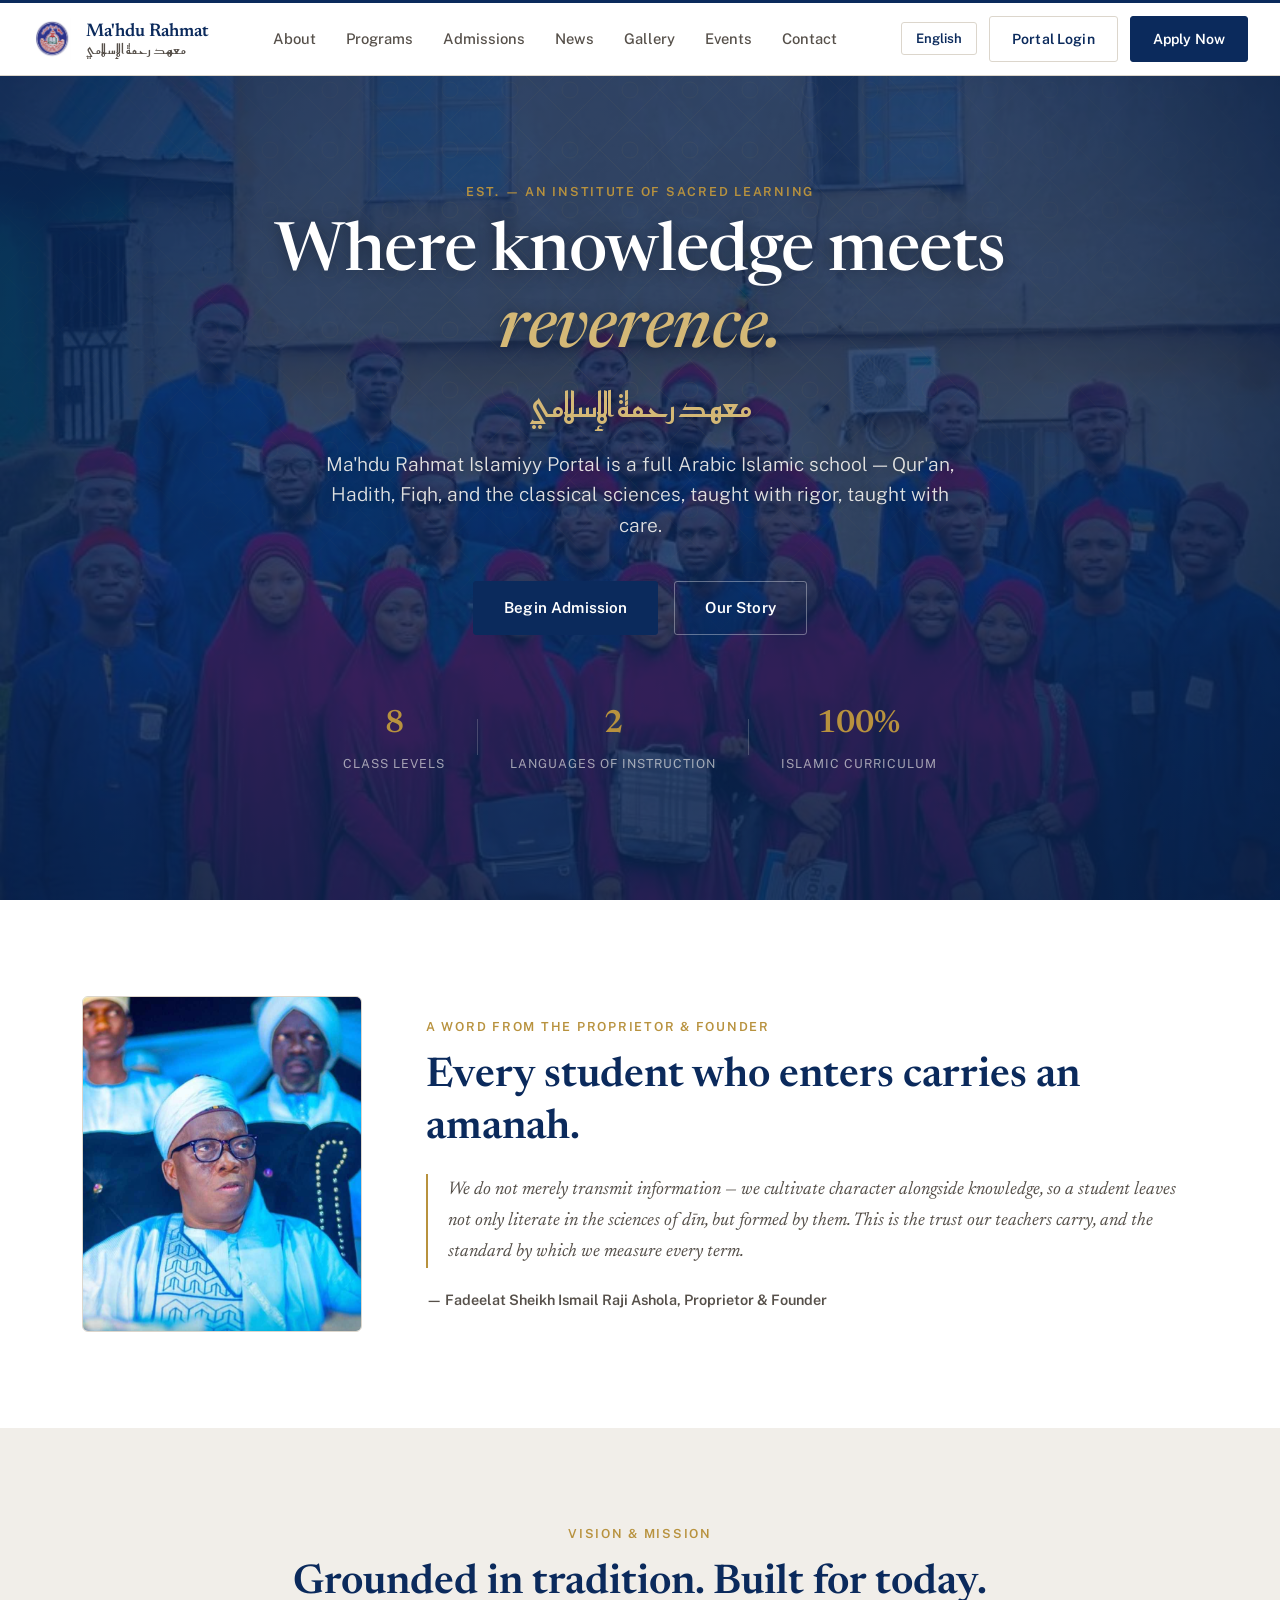
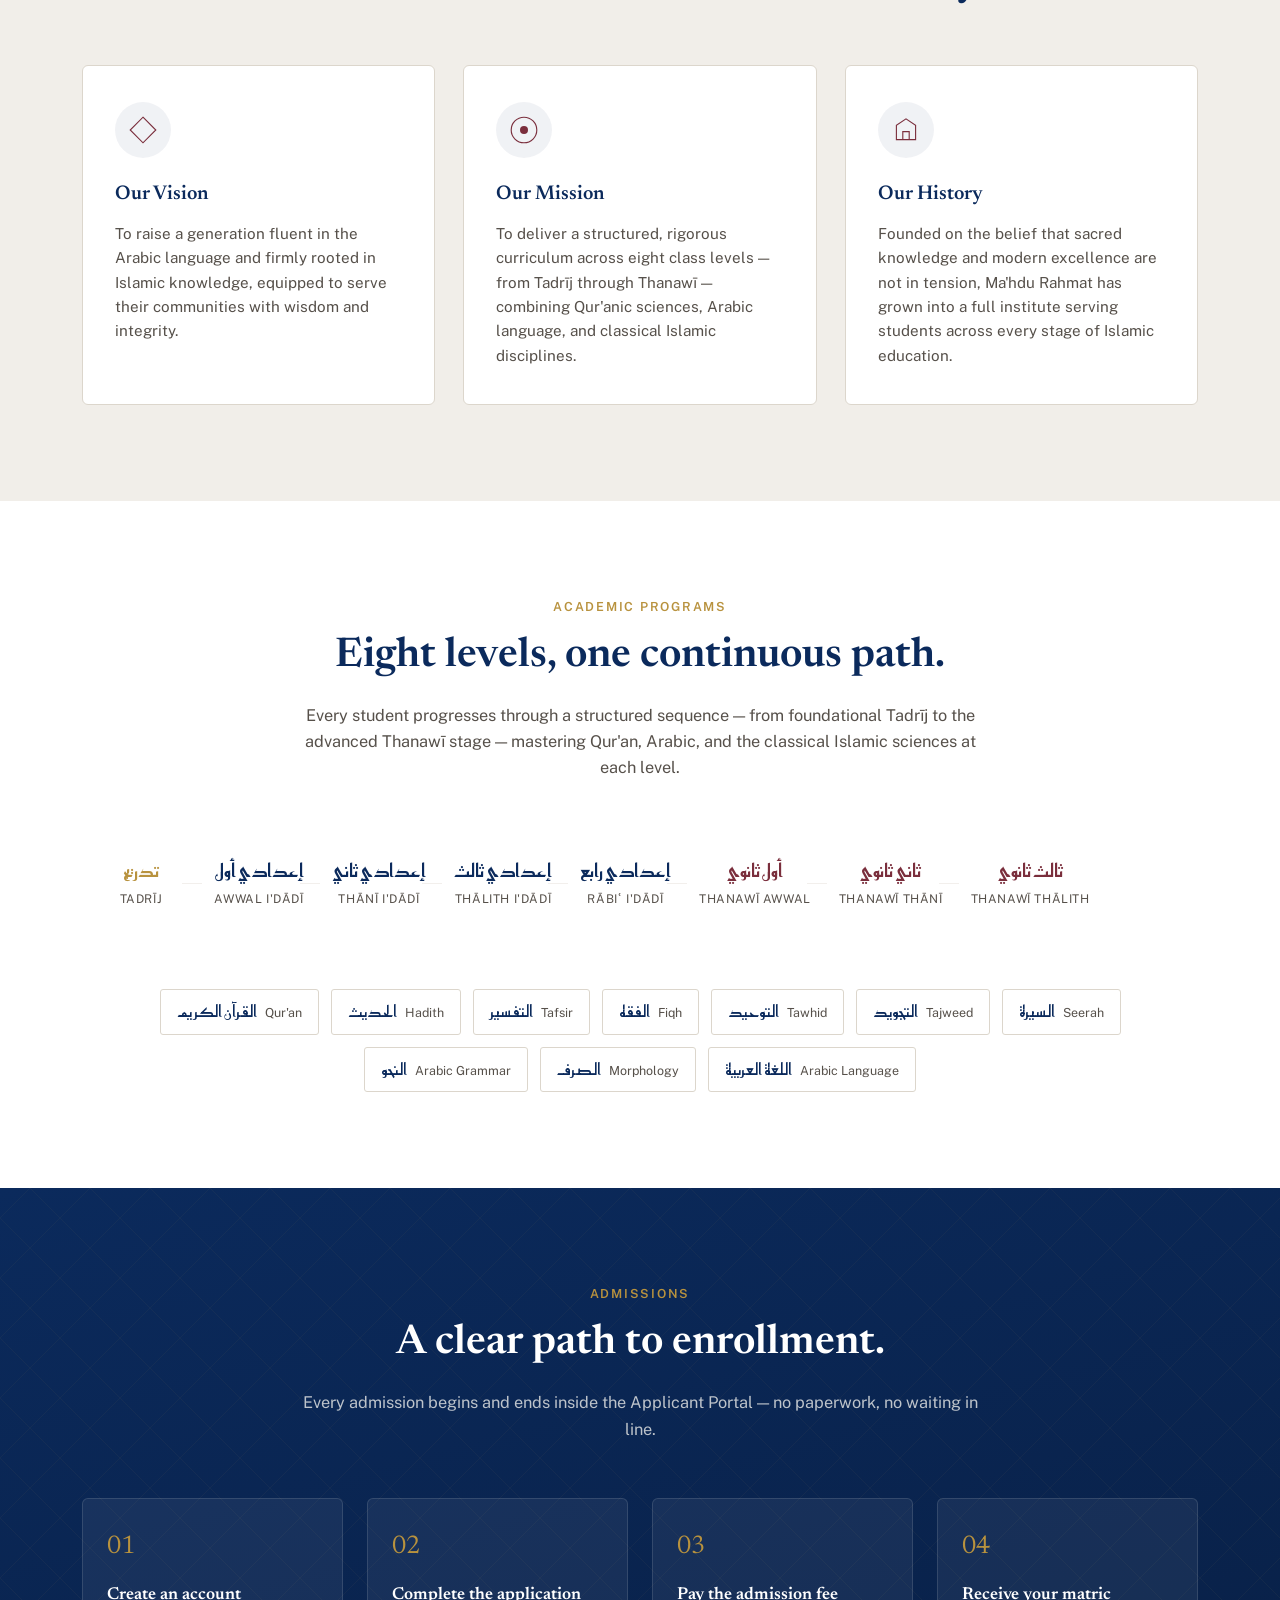
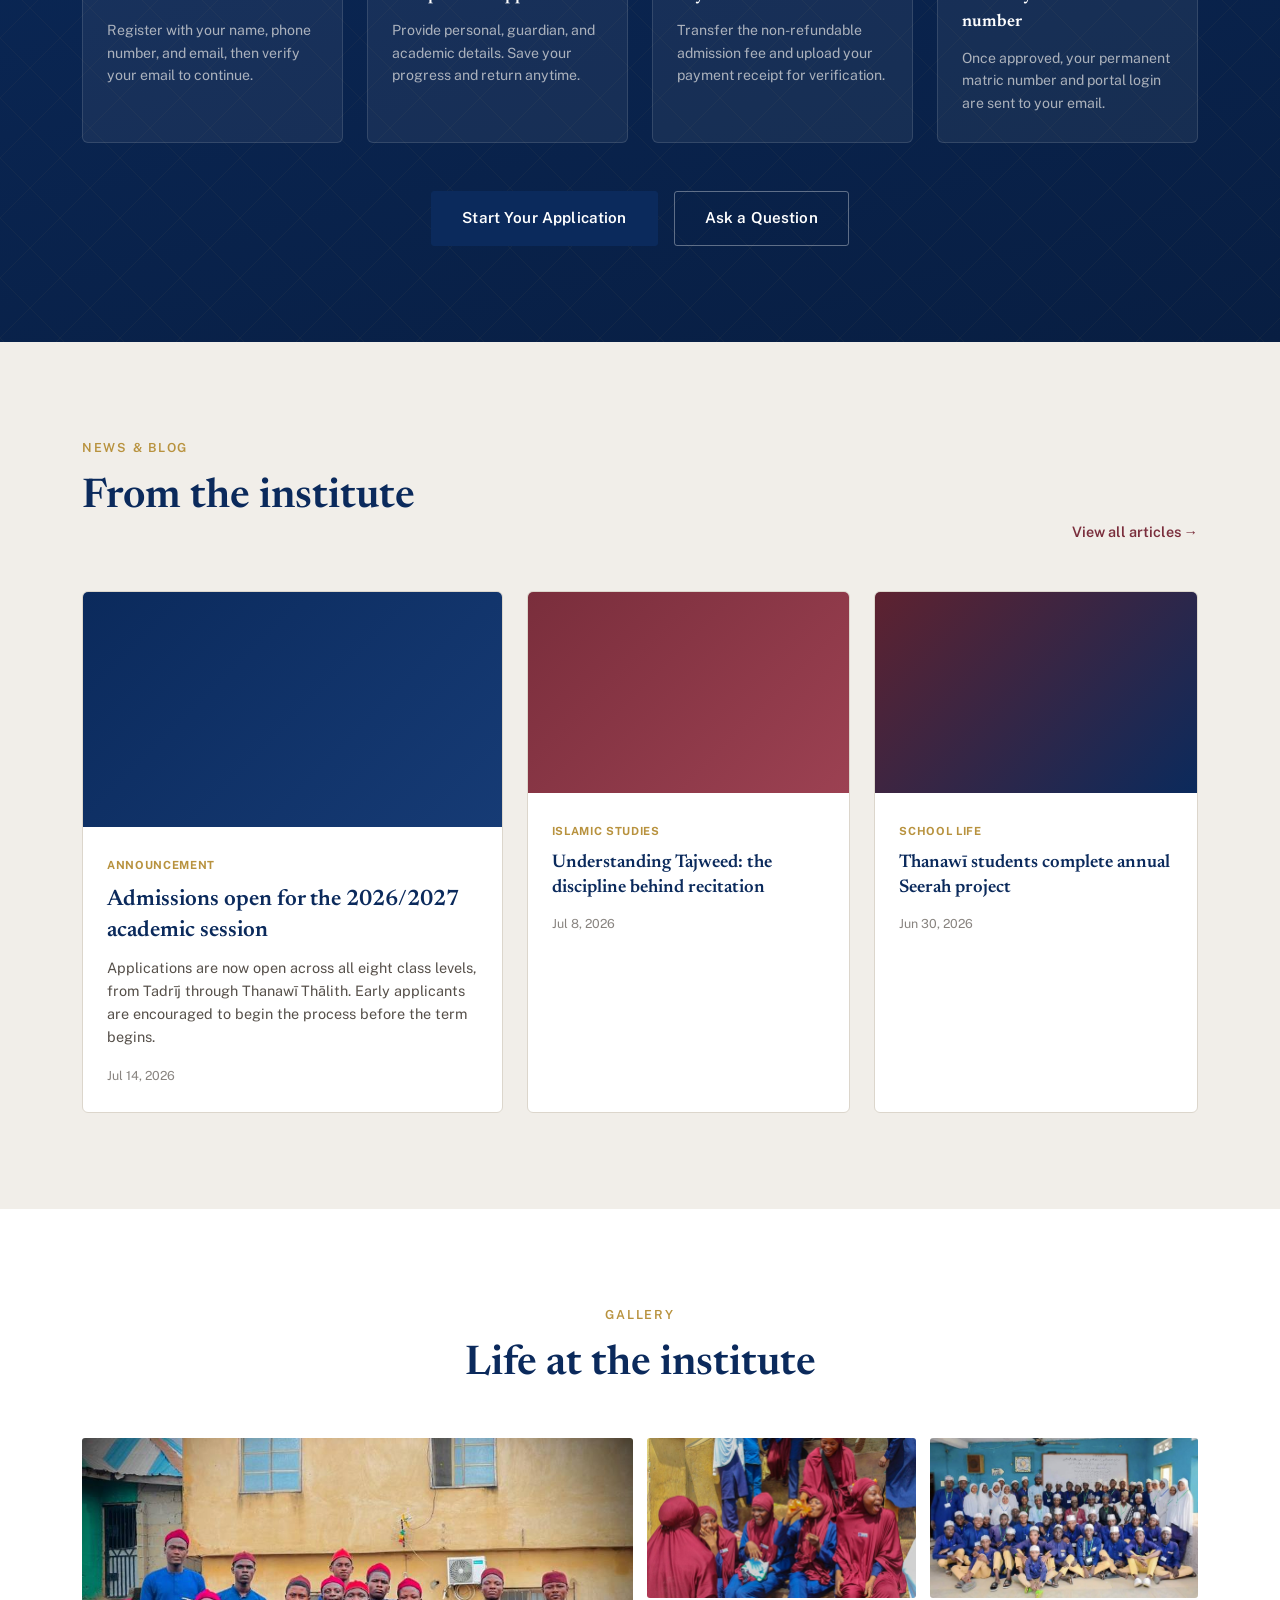
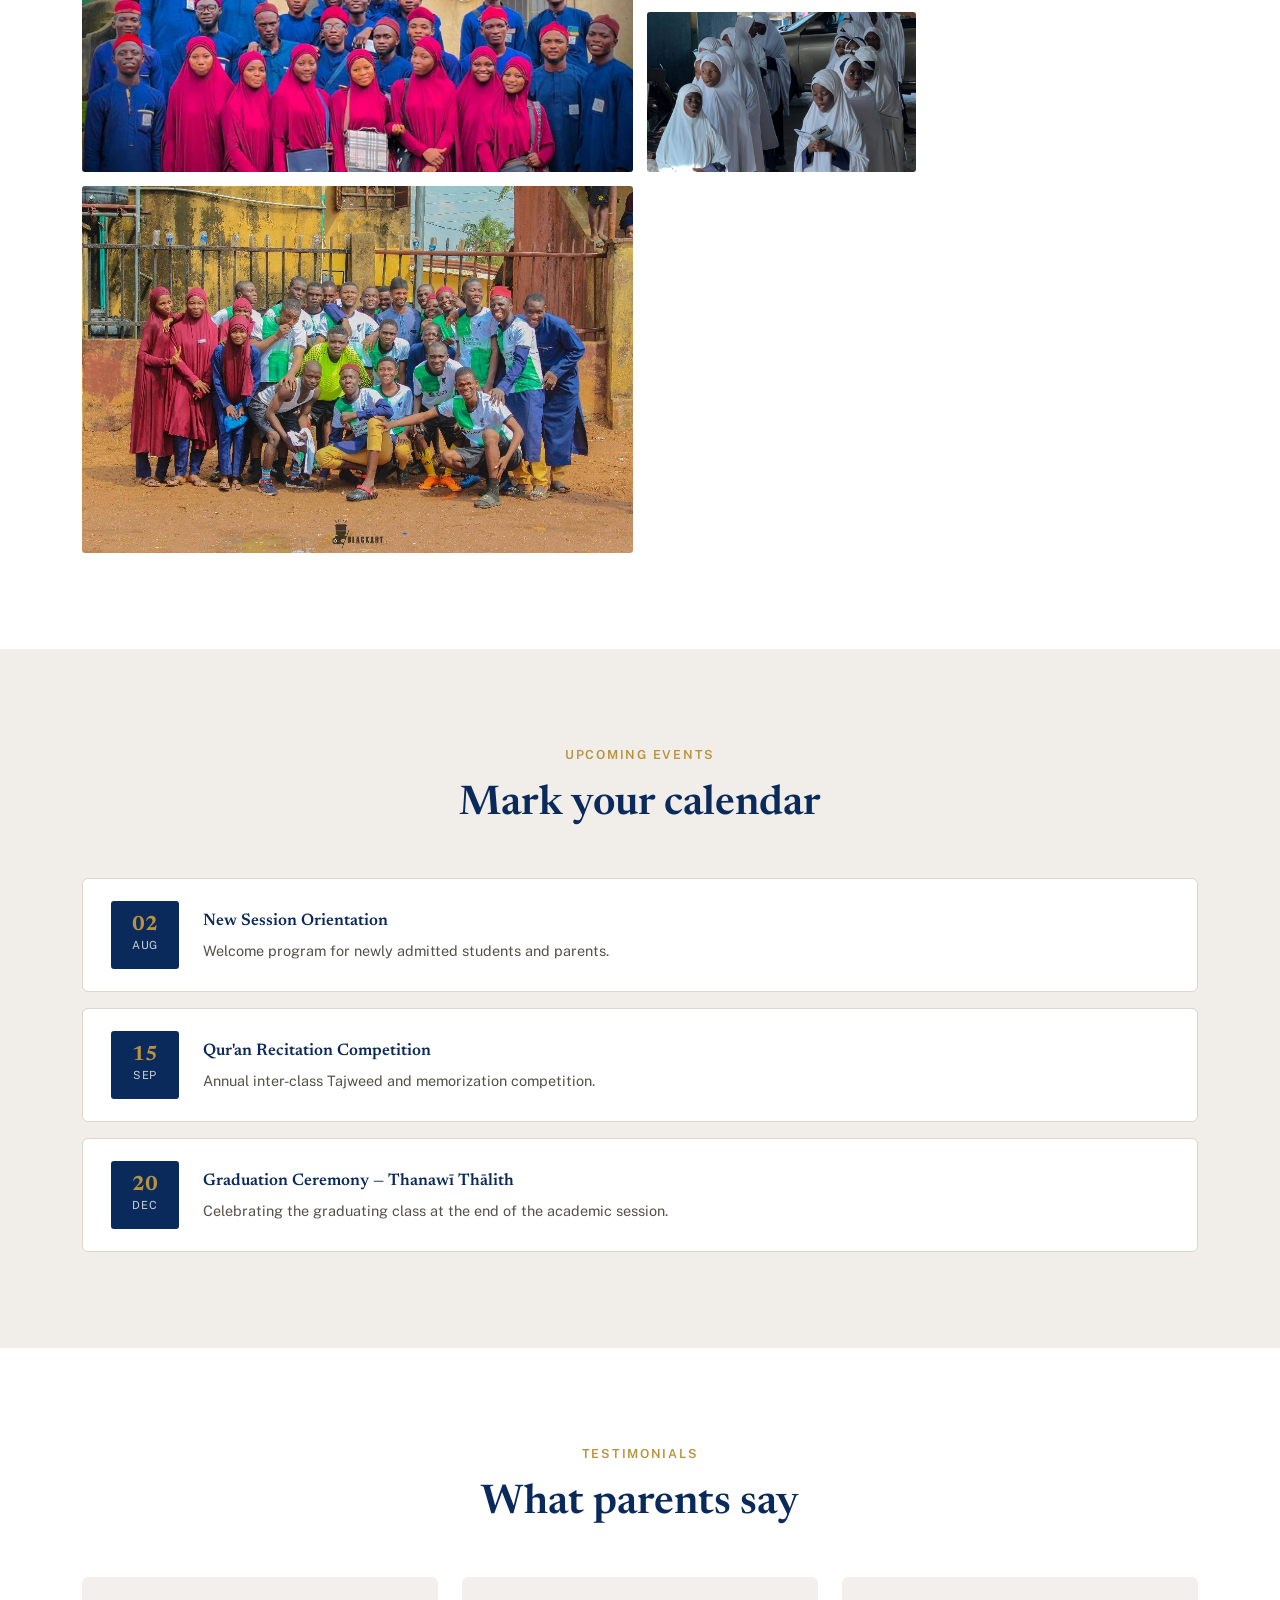
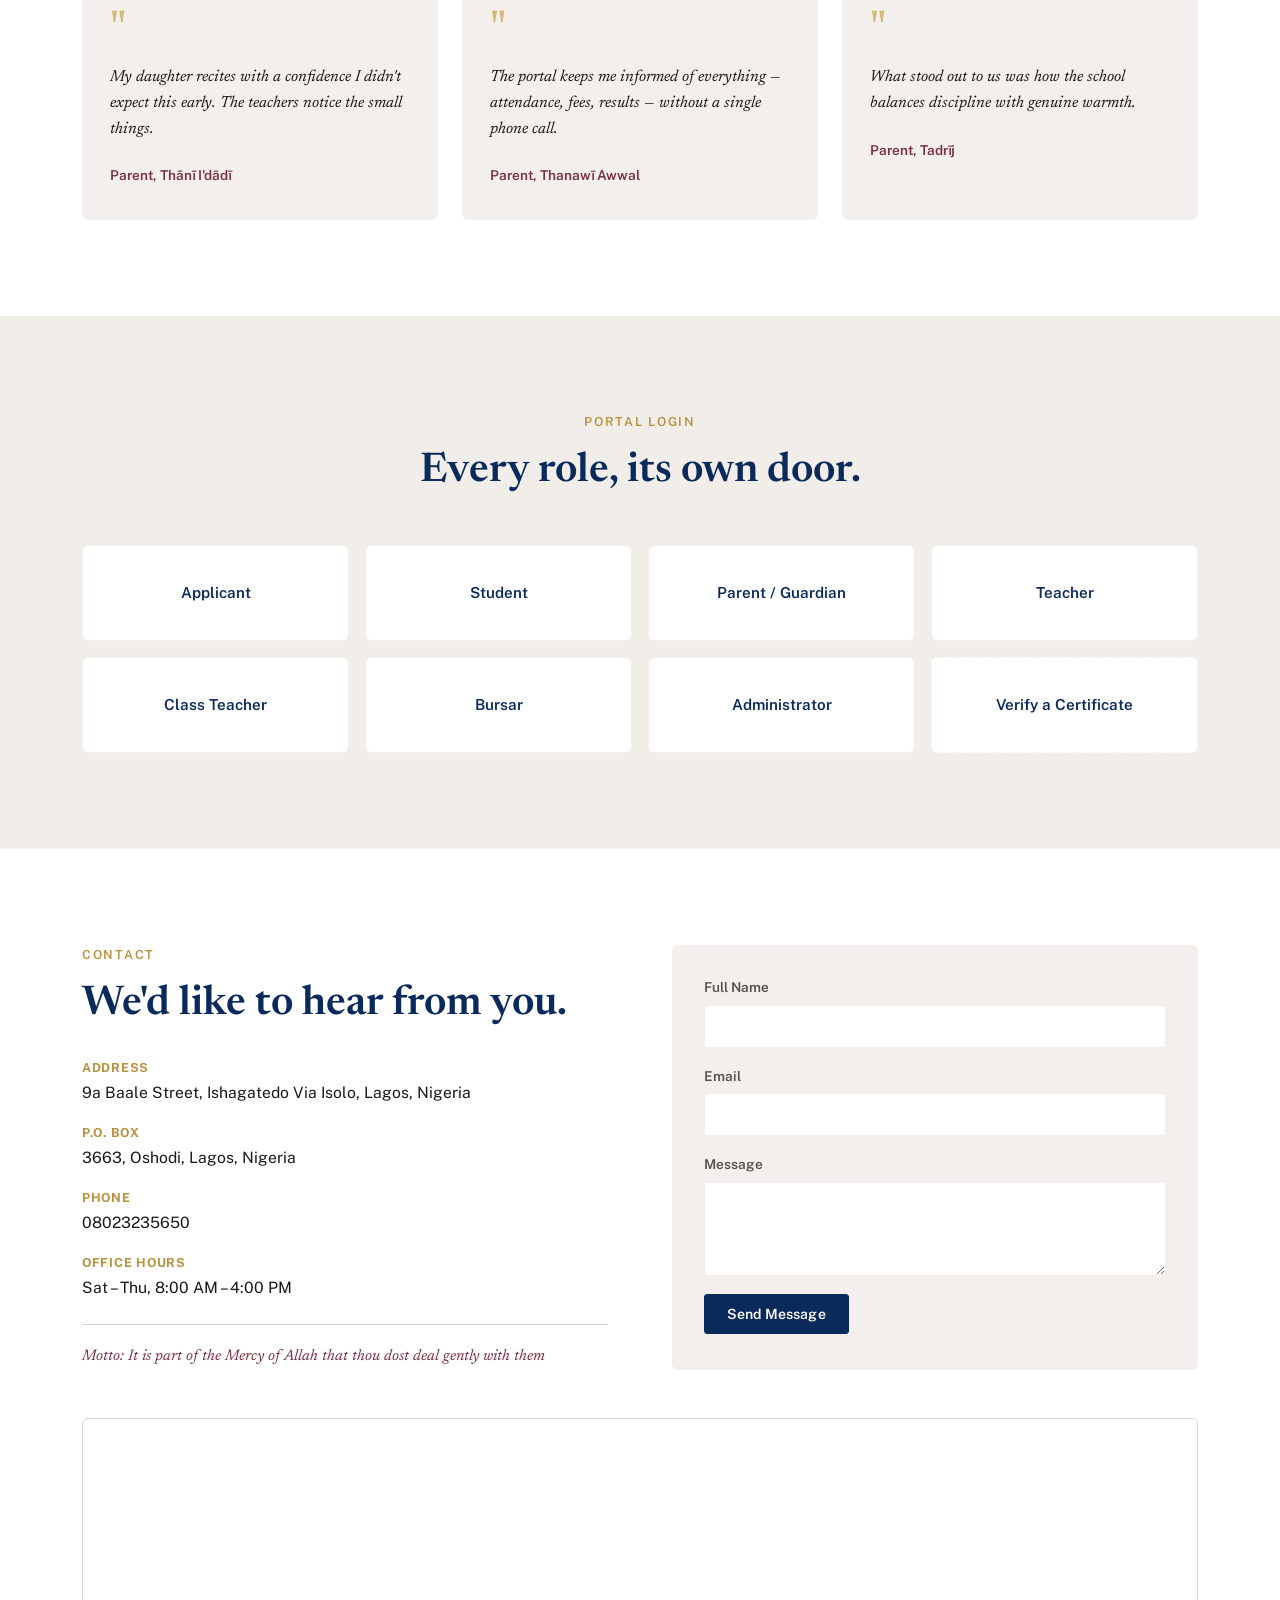
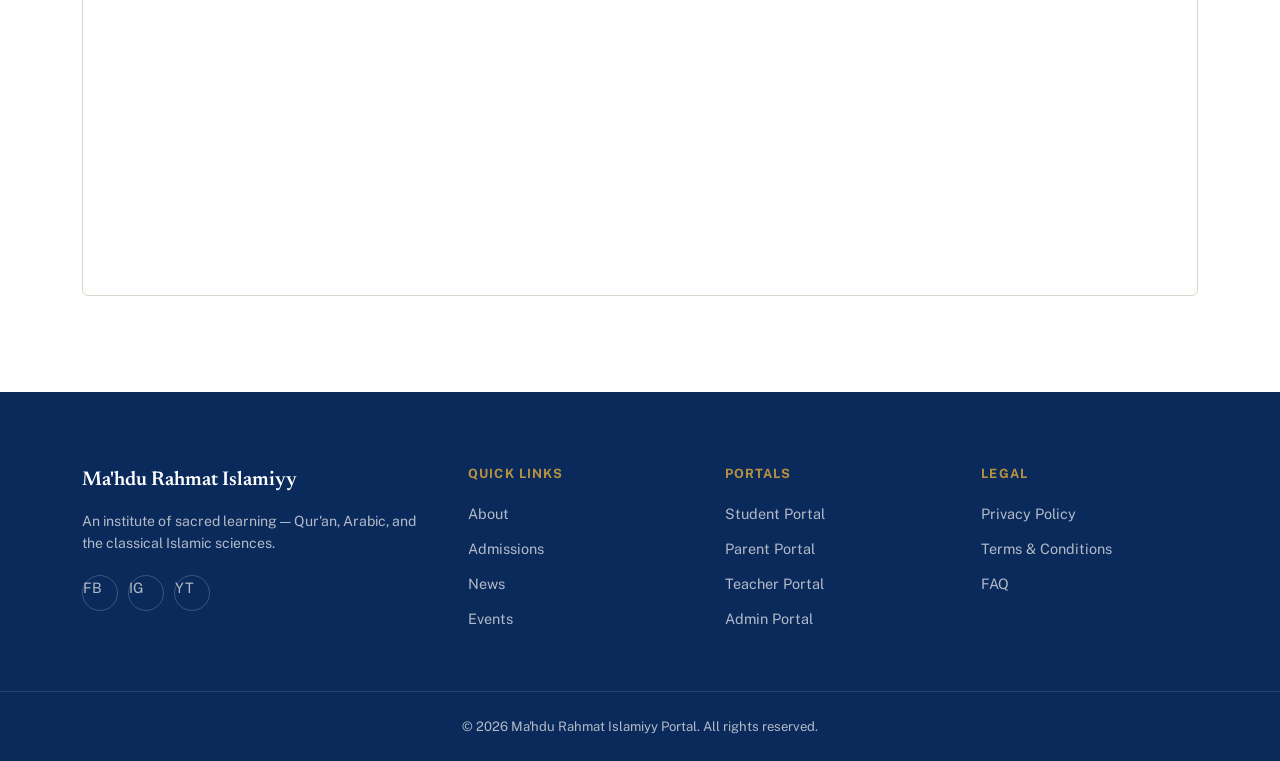
==== index.html @ 77f04030 "Add files via upload" ====
<!DOCTYPE html>
<html lang="en" dir="ltr" data-lang="en">
<head>
<meta charset="UTF-8">
<meta name="viewport" content="width=device-width, initial-scale=1.0">
<title>Ma'hdu Rahmat Islamiyy Portal | معهد رحمة الإسلامي</title>
<meta name="description" content="Ma'hdu Rahmat Islamiyy — a modern Arabic Islamic school. Admissions, academic programs, and school news.">
<link rel="preconnect" href="https://fonts.googleapis.com">
<link rel="preconnect" href="https://fonts.gstatic.com" crossorigin>
<link href="https://fonts.googleapis.com/css2?family=Newsreader:ital,opsz,wght@0,6..72,400;0,6..72,500;0,6..72,600;0,6..72,700;1,6..72,500&family=Public+Sans:wght@300;400;500;600;700&family=Amiri:wght@400;700&family=Reem+Kufi:wght@400;500;600;700&display=swap" rel="stylesheet">
<link rel="stylesheet" href="styles.css">
</head>
<body>

<!-- Lattice pattern definitions (used throughout as background texture) -->
<svg width="0" height="0" style="position:absolute">
  <defs>
    <pattern id="mashrabiya" width="60" height="60" patternUnits="userSpaceOnUse" patternTransform="scale(1)">
      <path d="M30 0 L60 30 L30 60 L0 30 Z" fill="none" stroke="currentColor" stroke-width="1"/>
      <circle cx="30" cy="30" r="8" fill="none" stroke="currentColor" stroke-width="1"/>
    </pattern>
  </defs>
</svg>

<!-- ============ HEADER ============ -->
<header class="site-header" id="siteHeader">
  <div class="header-inner">
    <a href="#home" class="brand">
      <span class="brand-mark" aria-hidden="true">
        <img src="[data-uri]" alt="" width="40" height="40">
      </span>
      <span class="brand-text">
        <span class="brand-en">Ma'hdu Rahmat</span>
        <span class="brand-ar">معهد رحمة الإسلامي</span>
      </span>
    </a>

    <nav class="main-nav" id="mainNav" aria-label="Primary">
      <a href="#about" data-en="About" data-ar="عن المعهد">About</a>
      <a href="#programs" data-en="Programs" data-ar="البرامج">Programs</a>
      <a href="#admissions" data-en="Admissions" data-ar="القبول">Admissions</a>
      <a href="#news" data-en="News" data-ar="الأخبار">News</a>
      <a href="#gallery" data-en="Gallery" data-ar="المعرض">Gallery</a>
      <a href="#events" data-en="Events" data-ar="الفعاليات">Events</a>
      <a href="#contact" data-en="Contact" data-ar="اتصل بنا">Contact</a>
    </nav>

    <div class="header-actions">
      <button class="lang-switch" id="langSwitch" aria-label="Switch language">
        <span class="lang-switch-en">العربية</span>
        <span class="lang-switch-ar">English</span>
      </button>
      <a href="login.html" class="btn btn-ghost" data-en="Portal Login" data-ar="دخول البوابة">Portal Login</a>
      <a href="apply.html" class="btn btn-gold" data-en="Apply Now" data-ar="قدّم الآن">Apply Now</a>
      <button class="nav-toggle" id="navToggle" aria-label="Toggle menu" aria-expanded="false">
        <span></span><span></span><span></span>
      </button>
    </div>
  </div>
</header>

<main id="home">

  <!-- ============ HERO ============ -->
  <section class="hero">
    <div class="hero-photo" aria-hidden="true"></div>
    <div class="hero-lattice" aria-hidden="true"></div>
    <div class="hero-inner">
      <p class="eyebrow reveal" data-en="Est. — An institute of sacred learning" data-ar="مؤسسة للعلم الشرعي">Est. — An institute of sacred learning</p>
      <h1 class="hero-title reveal">
        <span class="hero-title-en" data-en="Where knowledge meets " data-ar="">Where knowledge meets</span>
        <em class="hero-title-em" data-en="reverence." data-ar="">reverence.</em>
        <span class="hero-title-ar" dir="rtl">معهد رحمة الإسلامي</span>
      </h1>
      <p class="hero-sub reveal" data-en="Ma'hdu Rahmat Islamiyy Portal is a full Arabic Islamic school — Qur'an, Hadith, Fiqh, and the classical sciences, taught with rigor, taught with care." data-ar="معهد رحمة الإسلامي مؤسسة تعليمية إسلامية متكاملة — القرآن الكريم والحديث الشريف والفقه والعلوم الشرعية، بمنهج دقيق وعناية صادقة.">Ma'hdu Rahmat Islamiyy Portal is a full Arabic Islamic school — Qur'an, Hadith, Fiqh, and the classical sciences, taught with rigor, taught with care.</p>
      <div class="hero-actions reveal">
        <a href="apply.html" class="btn btn-gold btn-lg" data-en="Begin Admission" data-ar="ابدأ التقديم">Begin Admission</a>
        <a href="#about" class="btn btn-outline btn-lg" data-en="Our Story" data-ar="قصتنا">Our Story</a>
      </div>
      <div class="hero-stats reveal">
        <div class="stat"><span class="stat-num">8</span><span class="stat-label" data-en="Class Levels" data-ar="مستويات دراسية">Class Levels</span></div>
        <div class="stat-divider" aria-hidden="true"></div>
        <div class="stat"><span class="stat-num">2</span><span class="stat-label" data-en="Languages of Instruction" data-ar="لغتا التدريس">Languages of Instruction</span></div>
        <div class="stat-divider" aria-hidden="true"></div>
        <div class="stat"><span class="stat-num">100%</span><span class="stat-label" data-en="Islamic Curriculum" data-ar="منهج إسلامي">Islamic Curriculum</span></div>
      </div>
    </div>
  </section>

  <!-- ============ PRINCIPAL'S WELCOME ============ -->
  <section class="welcome-section">
    <div class="section-inner welcome-inner">
      <div class="welcome-portrait">
        <div class="portrait-frame">
          <img src="[data-uri]" alt="Fadeelat Sheikh Ismail Raji Ashola, Proprietor and Founder">
        </div>
      </div>
      <div class="welcome-content">
        <p class="eyebrow" data-en="A Word from the Proprietor & Founder" data-ar="كلمة العميد والمؤسس">A Word from the Proprietor & Founder</p>
        <h2 class="section-title" data-en="Every student who enters carries an amanah." data-ar="كل طالب يدخل هذه الأبواب يحمل أمانة.">Every student who enters carries an amanah.</h2>
        <p class="welcome-quote" data-en="We do not merely transmit information — we cultivate character alongside knowledge, so a student leaves not only literate in the sciences of dīn, but formed by them. This is the trust our teachers carry, and the standard by which we measure every term." data-ar="نحن لا ننقل المعلومة فحسب، بل نغرس الخُلق مع العلم، حتى يخرج الطالب متمكنًا من العلوم الشرعية ومتشكلاً بها في آنٍ واحد. هذه هي الأمانة التي يحملها معلمونا، والمعيار الذي نقيس به كل فصل دراسي.">We do not merely transmit information — we cultivate character alongside knowledge, so a student leaves not only literate in the sciences of dīn, but formed by them. This is the trust our teachers carry, and the standard by which we measure every term.</p>
        <p class="welcome-signature" data-en="— Fadeelat Sheikh Ismail Raji Ashola, Proprietor & Founder" data-ar="— فضيلة الشيخ إسماعيل راجي أشولا، العميد والمؤسس">— Fadeelat Sheikh Ismail Raji Ashola, Proprietor & Founder</p>
      </div>
    </div>
  </section>

  <!-- ============ ABOUT / VISION ============ -->
  <section class="about-section" id="about">
    <div class="section-inner">
      <p class="eyebrow center" data-en="Vision & Mission" data-ar="الرؤية والرسالة">Vision & Mission</p>
      <h2 class="section-title center" data-en="Grounded in tradition. Built for today." data-ar="متجذرون في التراث، مُصممون لليوم.">Grounded in tradition. Built for today.</h2>
      <div class="about-grid">
        <div class="about-card">
          <div class="about-icon" aria-hidden="true">
            <svg viewBox="0 0 40 40" width="32" height="32"><path d="M20 4 L36 20 L20 36 L4 20 Z" fill="none" stroke="currentColor" stroke-width="1.4"/></svg>
          </div>
          <h3 data-en="Our Vision" data-ar="رؤيتنا">Our Vision</h3>
          <p data-en="To raise a generation fluent in the Arabic language and firmly rooted in Islamic knowledge, equipped to serve their communities with wisdom and integrity." data-ar="إعداد جيل متقن للغة العربية، راسخ في العلم الشرعي، قادر على خدمة مجتمعه بحكمة وأمانة.">To raise a generation fluent in the Arabic language and firmly rooted in Islamic knowledge, equipped to serve their communities with wisdom and integrity.</p>
        </div>
        <div class="about-card">
          <div class="about-icon" aria-hidden="true">
            <svg viewBox="0 0 40 40" width="32" height="32"><circle cx="20" cy="20" r="16" fill="none" stroke="currentColor" stroke-width="1.4"/><circle cx="20" cy="20" r="5" fill="currentColor"/></svg>
          </div>
          <h3 data-en="Our Mission" data-ar="رسالتنا">Our Mission</h3>
          <p data-en="To deliver a structured, rigorous curriculum across eight class levels — from Tadrīj through Thanawī — combining Qur'anic sciences, Arabic language, and classical Islamic disciplines." data-ar="تقديم منهج دراسي منظم ودقيق عبر ثمانية مستويات — من التدريج إلى الثانوي — يجمع بين علوم القرآن واللغة العربية والعلوم الشرعية الكلاسيكية.">To deliver a structured, rigorous curriculum across eight class levels — from Tadrīj through Thanawī — combining Qur'anic sciences, Arabic language, and classical Islamic disciplines.</p>
        </div>
        <div class="about-card">
          <div class="about-icon" aria-hidden="true">
            <svg viewBox="0 0 40 40" width="32" height="32"><path d="M8 32 L8 14 L20 6 L32 14 L32 32 Z" fill="none" stroke="currentColor" stroke-width="1.4"/><path d="M16 32 L16 22 L24 22 L24 32" fill="none" stroke="currentColor" stroke-width="1.4"/></svg>
          </div>
          <h3 data-en="Our History" data-ar="تاريخنا">Our History</h3>
          <p data-en="Founded on the belief that sacred knowledge and modern excellence are not in tension, Ma'hdu Rahmat has grown into a full institute serving students across every stage of Islamic education." data-ar="تأسس المعهد على الإيمان بأن العلم الشرعي والتميز الحديث لا يتعارضان، ونما ليصبح مؤسسة متكاملة تخدم الطلاب في كل مراحل التعليم الإسلامي.">Founded on the belief that sacred knowledge and modern excellence are not in tension, Ma'hdu Rahmat has grown into a full institute serving students across every stage of Islamic education.</p>
        </div>
      </div>
    </div>
  </section>

  <!-- ============ ACADEMIC PROGRAMS ============ -->
  <section class="programs-section" id="programs">
    <div class="section-inner">
      <p class="eyebrow center" data-en="Academic Programs" data-ar="البرامج الأكاديمية">Academic Programs</p>
      <h2 class="section-title center" data-en="Eight levels, one continuous path." data-ar="ثمانية مستويات، طريق واحد متصل.">Eight levels, one continuous path.</h2>
      <p class="section-lead center" data-en="Every student progresses through a structured sequence — from foundational Tadrīj to the advanced Thanawī stage — mastering Qur'an, Arabic, and the classical Islamic sciences at each level." data-ar="يمر كل طالب بتسلسل دراسي منظم — من التدريج التأسيسي إلى مرحلة الثانوي المتقدمة — متقنًا القرآن الكريم واللغة العربية والعلوم الشرعية الكلاسيكية في كل مستوى.">Every student progresses through a structured sequence — from foundational Tadrīj to the advanced Thanawī stage — mastering Qur'an, Arabic, and the classical Islamic sciences at each level.</p>

      <div class="class-path" id="classPath">
        <div class="class-node" data-tier="tadrij">
          <span class="class-node-ar">تدريج</span>
          <span class="class-node-en">Tadrīj</span>
        </div>
        <div class="class-node" data-tier="idadi">
          <span class="class-node-ar">إعدادي أول</span>
          <span class="class-node-en">Awwal I'dādī</span>
        </div>
        <div class="class-node" data-tier="idadi">
          <span class="class-node-ar">إعدادي ثاني</span>
          <span class="class-node-en">Thānī I'dādī</span>
        </div>
        <div class="class-node" data-tier="idadi">
          <span class="class-node-ar">إعدادي ثالث</span>
          <span class="class-node-en">Thālith I'dādī</span>
        </div>
        <div class="class-node" data-tier="idadi">
          <span class="class-node-ar">إعدادي رابع</span>
          <span class="class-node-en">Rābiʿ I'dādī</span>
        </div>
        <div class="class-node" data-tier="thanawi">
          <span class="class-node-ar">أول ثانوي</span>
          <span class="class-node-en">Thanawī Awwal</span>
        </div>
        <div class="class-node" data-tier="thanawi">
          <span class="class-node-ar">ثاني ثانوي</span>
          <span class="class-node-en">Thanawī Thānī</span>
        </div>
        <div class="class-node" data-tier="thanawi">
          <span class="class-node-ar">ثالث ثانوي</span>
          <span class="class-node-en">Thanawī Thālith</span>
        </div>
      </div>

      <div class="subjects-grid">
        <div class="subject-pill"><span class="subject-ar">القرآن الكريم</span><span class="subject-en">Qur'an</span></div>
        <div class="subject-pill"><span class="subject-ar">الحديث</span><span class="subject-en">Hadith</span></div>
        <div class="subject-pill"><span class="subject-ar">التفسير</span><span class="subject-en">Tafsir</span></div>
        <div class="subject-pill"><span class="subject-ar">الفقه</span><span class="subject-en">Fiqh</span></div>
        <div class="subject-pill"><span class="subject-ar">التوحيد</span><span class="subject-en">Tawhid</span></div>
        <div class="subject-pill"><span class="subject-ar">التجويد</span><span class="subject-en">Tajweed</span></div>
        <div class="subject-pill"><span class="subject-ar">السيرة</span><span class="subject-en">Seerah</span></div>
        <div class="subject-pill"><span class="subject-ar">النحو</span><span class="subject-en">Arabic Grammar</span></div>
        <div class="subject-pill"><span class="subject-ar">الصرف</span><span class="subject-en">Morphology</span></div>
        <div class="subject-pill"><span class="subject-ar">اللغة العربية</span><span class="subject-en">Arabic Language</span></div>
      </div>
    </div>
  </section>

  <!-- ============ ADMISSIONS ============ -->
  <section class="admissions-section" id="admissions">
    <div class="admissions-lattice" aria-hidden="true"></div>
    <div class="section-inner">
      <p class="eyebrow center" data-en="Admissions" data-ar="القبول">Admissions</p>
      <h2 class="section-title center light" data-en="A clear path to enrollment." data-ar="طريق واضح نحو الالتحاق.">A clear path to enrollment.</h2>
      <p class="section-lead center light" data-en="Every admission begins and ends inside the Applicant Portal — no paperwork, no waiting in line." data-ar="يبدأ كل قبول وينتهي داخل بوابة المتقدمين — دون أوراق ودون انتظار في الطابور.">Every admission begins and ends inside the Applicant Portal — no paperwork, no waiting in line.</p>

      <div class="steps-row">
        <div class="step-card">
          <span class="step-num">01</span>
          <h3 data-en="Create an account" data-ar="أنشئ حسابًا">Create an account</h3>
          <p data-en="Register with your name, phone number, and email, then verify your email to continue." data-ar="سجّل باسمك ورقم هاتفك وبريدك الإلكتروني، ثم فعّل بريدك للمتابعة.">Register with your name, phone number, and email, then verify your email to continue.</p>
        </div>
        <div class="step-card">
          <span class="step-num">02</span>
          <h3 data-en="Complete the application" data-ar="أكمل الطلب">Complete the application</h3>
          <p data-en="Provide personal, guardian, and academic details. Save your progress and return anytime." data-ar="قدّم بياناتك الشخصية وبيانات ولي الأمر والمعلومات الأكاديمية. احفظ تقدمك وعُد في أي وقت.">Provide personal, guardian, and academic details. Save your progress and return anytime.</p>
        </div>
        <div class="step-card">
          <span class="step-num">03</span>
          <h3 data-en="Pay the admission fee" data-ar="ادفع رسوم القبول">Pay the admission fee</h3>
          <p data-en="Transfer the non-refundable admission fee and upload your payment receipt for verification." data-ar="حوّل رسوم القبول غير القابلة للاسترداد وارفع إيصال الدفع للتحقق.">Transfer the non-refundable admission fee and upload your payment receipt for verification.</p>
        </div>
        <div class="step-card">
          <span class="step-num">04</span>
          <h3 data-en="Receive your matric number" data-ar="استلم رقمك الجامعي">Receive your matric number</h3>
          <p data-en="Once approved, your permanent matric number and portal login are sent to your email." data-ar="بعد الموافقة، يُرسل رقمك الجامعي الدائم وبيانات دخول البوابة إلى بريدك الإلكتروني.">Once approved, your permanent matric number and portal login are sent to your email.</p>
        </div>
      </div>

      <div class="admissions-cta">
        <a href="apply.html" class="btn btn-gold btn-lg" data-en="Start Your Application" data-ar="ابدأ طلبك">Start Your Application</a>
        <a href="#contact" class="btn btn-outline btn-lg" data-en="Ask a Question" data-ar="اطرح سؤالاً">Ask a Question</a>
      </div>
    </div>
  </section>

  <!-- ============ NEWS & BLOG ============ -->
  <section class="news-section" id="news">
    <div class="section-inner">
      <div class="section-head-row">
        <div>
          <p class="eyebrow" data-en="News & Blog" data-ar="الأخبار والمدونة">News & Blog</p>
          <h2 class="section-title" data-en="From the institute" data-ar="من أخبار المعهد">From the institute</h2>
        </div>
        <a href="#news" class="link-arrow" data-en="View all articles" data-ar="عرض جميع المقالات">View all articles →</a>
      </div>

      <div class="news-grid">
        <article class="news-card news-card-feature">
          <div class="news-thumb" style="background: linear-gradient(135deg,#0B2A5C,#163B75);"></div>
          <div class="news-body">
            <span class="news-tag" data-en="Announcement" data-ar="إعلان">Announcement</span>
            <h3 data-en="Admissions open for the 2026/2027 academic session" data-ar="فتح باب القبول للعام الدراسي 2026/2027">Admissions open for the 2026/2027 academic session</h3>
            <p data-en="Applications are now open across all eight class levels, from Tadrīj through Thanawī Thālith. Early applicants are encouraged to begin the process before the term begins." data-ar="باب القبول مفتوح الآن في جميع المستويات الثمانية، من التدريج إلى الثانوي الثالث. يُشجَّع المتقدمون على بدء الإجراءات قبل بداية الفصل الدراسي.">Applications are now open across all eight class levels, from Tadrīj through Thanawī Thālith. Early applicants are encouraged to begin the process before the term begins.</p>
            <span class="news-date">Jul 14, 2026</span>
          </div>
        </article>
        <article class="news-card">
          <div class="news-thumb" style="background: linear-gradient(135deg,#7A2E3C,#9C4152);"></div>
          <div class="news-body">
            <span class="news-tag" data-en="Islamic Studies" data-ar="دراسات إسلامية">Islamic Studies</span>
            <h3 data-en="Understanding Tajweed: the discipline behind recitation" data-ar="فهم التجويد: الانضباط وراء التلاوة">Understanding Tajweed: the discipline behind recitation</h3>
            <span class="news-date">Jul 8, 2026</span>
          </div>
        </article>
        <article class="news-card">
          <div class="news-thumb" style="background: linear-gradient(135deg,#5E2230,#0B2A5C);"></div>
          <div class="news-body">
            <span class="news-tag" data-en="School Life" data-ar="حياة مدرسية">School Life</span>
            <h3 data-en="Thanawī students complete annual Seerah project" data-ar="طلاب الثانوي يُتمّون مشروع السيرة السنوي">Thanawī students complete annual Seerah project</h3>
            <span class="news-date">Jun 30, 2026</span>
          </div>
        </article>
      </div>
    </div>
  </section>

  <!-- ============ GALLERY ============ -->
  <section class="gallery-section" id="gallery">
    <div class="section-inner">
      <p class="eyebrow center" data-en="Gallery" data-ar="المعرض">Gallery</p>
      <h2 class="section-title center" data-en="Life at the institute" data-ar="الحياة في المعهد">Life at the institute</h2>
      <div class="gallery-grid">
        <div class="gallery-item gi-1"><img src="[data-uri]" alt="Students in graduation attire"></div>
        <div class="gallery-item gi-2"><img src="[data-uri]" alt="Students sharing a joyful moment"></div>
        <div class="gallery-item gi-3"><img src="[data-uri]" alt="Islamic studies session"></div>
        <div class="gallery-item gi-4"><img src="[data-uri]" alt="Students in morning assembly"></div>
        <div class="gallery-item gi-5"><img src="[data-uri]" alt="Students at a school sports event"></div>
      </div>
    </div>
  </section>

  <!-- ============ EVENTS ============ -->
  <section class="events-section" id="events">
    <div class="section-inner">
      <p class="eyebrow center" data-en="Upcoming Events" data-ar="الفعاليات القادمة">Upcoming Events</p>
      <h2 class="section-title center" data-en="Mark your calendar" data-ar="سجّل في تقويمك">Mark your calendar</h2>
      <div class="events-list">
        <div class="event-row">
          <div class="event-date"><span class="ed-day">02</span><span class="ed-mon">Aug</span></div>
          <div class="event-info">
            <h3 data-en="New Session Orientation" data-ar="توجيه العام الدراسي الجديد">New Session Orientation</h3>
            <p data-en="Welcome program for newly admitted students and parents." data-ar="برنامج ترحيبي للطلاب الجدد وأولياء الأمور.">Welcome program for newly admitted students and parents.</p>
          </div>
        </div>
        <div class="event-row">
          <div class="event-date"><span class="ed-day">15</span><span class="ed-mon">Sep</span></div>
          <div class="event-info">
            <h3 data-en="Qur'an Recitation Competition" data-ar="مسابقة تلاوة القرآن الكريم">Qur'an Recitation Competition</h3>
            <p data-en="Annual inter-class Tajweed and memorization competition." data-ar="المسابقة السنوية بين الفصول في التجويد والحفظ.">Annual inter-class Tajweed and memorization competition.</p>
          </div>
        </div>
        <div class="event-row">
          <div class="event-date"><span class="ed-day">20</span><span class="ed-mon">Dec</span></div>
          <div class="event-info">
            <h3 data-en="Graduation Ceremony — Thanawī Thālith" data-ar="حفل التخرج — الثانوي الثالث">Graduation Ceremony — Thanawī Thālith</h3>
            <p data-en="Celebrating the graduating class at the end of the academic session." data-ar="احتفالاً بدفعة الخريجين في نهاية العام الدراسي.">Celebrating the graduating class at the end of the academic session.</p>
          </div>
        </div>
      </div>
    </div>
  </section>

  <!-- ============ TESTIMONIALS ============ -->
  <section class="testimonials-section">
    <div class="section-inner">
      <p class="eyebrow center" data-en="Testimonials" data-ar="آراء الأهالي">Testimonials</p>
      <h2 class="section-title center" data-en="What parents say" data-ar="ماذا يقول أولياء الأمور">What parents say</h2>
      <div class="testimonial-grid">
        <div class="testimonial-card">
          <p data-en="My daughter recites with a confidence I didn't expect this early. The teachers notice the small things." data-ar="ابنتي تتلو بثقة لم أتوقعها في هذه المرحلة المبكرة. المعلمون ينتبهون لأدق التفاصيل.">My daughter recites with a confidence I didn't expect this early. The teachers notice the small things.</p>
          <span class="testimonial-name" data-en="Parent, Thānī I'dādī" data-ar="ولي أمر، ثاني إعدادي">Parent, Thānī I'dādī</span>
        </div>
        <div class="testimonial-card">
          <p data-en="The portal keeps me informed of everything — attendance, fees, results — without a single phone call." data-ar="البوابة تُبقيني على اطلاع بكل شيء — الحضور والرسوم والنتائج — دون أي مكالمة هاتفية.">The portal keeps me informed of everything — attendance, fees, results — without a single phone call.</p>
          <span class="testimonial-name" data-en="Parent, Thanawī Awwal" data-ar="ولي أمر، أول ثانوي">Parent, Thanawī Awwal</span>
        </div>
        <div class="testimonial-card">
          <p data-en="What stood out to us was how the school balances discipline with genuine warmth." data-ar="ما لفت انتباهنا هو كيف يوازن المعهد بين الانضباط والدفء الحقيقي.">What stood out to us was how the school balances discipline with genuine warmth.</p>
          <span class="testimonial-name" data-en="Parent, Tadrīj" data-ar="ولي أمر، تدريج">Parent, Tadrīj</span>
        </div>
      </div>
    </div>
  </section>

  <!-- ============ PORTAL LOGIN ============ -->
  <section class="portal-section" id="portal-login">
    <div class="section-inner">
      <p class="eyebrow center" data-en="Portal Login" data-ar="دخول البوابة">Portal Login</p>
      <h2 class="section-title center" data-en="Every role, its own door." data-ar="لكل دور بابه الخاص.">Every role, its own door.</h2>
      <div class="portal-grid">
        <a href="login.html?role=applicant" class="portal-card"><span data-en="Applicant" data-ar="متقدم">Applicant</span></a>
        <a href="login.html?role=student" class="portal-card"><span data-en="Student" data-ar="طالب">Student</span></a>
        <a href="login.html?role=parent" class="portal-card"><span data-en="Parent / Guardian" data-ar="ولي الأمر">Parent / Guardian</span></a>
        <a href="login.html?role=teacher" class="portal-card"><span data-en="Teacher" data-ar="معلم">Teacher</span></a>
        <a href="login.html?role=classteacher" class="portal-card"><span data-en="Class Teacher" data-ar="معلم الفصل">Class Teacher</span></a>
        <a href="login.html?role=bursar" class="portal-card"><span data-en="Bursar" data-ar="أمين الصندوق">Bursar</span></a>
        <a href="login.html?role=admin" class="portal-card"><span data-en="Administrator" data-ar="المدير">Administrator</span></a>
        <a href="#contact" class="portal-card portal-card-verify"><span data-en="Verify a Certificate" data-ar="التحقق من شهادة">Verify a Certificate</span></a>
      </div>
    </div>
  </section>

  <!-- ============ CONTACT ============ -->
  <section class="contact-section" id="contact">
    <div class="section-inner">
      <div class="contact-grid">
        <div class="contact-info">
          <p class="eyebrow" data-en="Contact" data-ar="اتصل بنا">Contact</p>
          <h2 class="section-title" data-en="We'd like to hear from you." data-ar="نود أن نسمع منك.">We'd like to hear from you.</h2>
          <ul class="contact-list">
            <li><strong data-en="Address" data-ar="العنوان">Address</strong><span data-en="9a Baale Street, Ishagatedo Via Isolo, Lagos, Nigeria" data-ar="9أ شارع بالي، إيشاغاتيدو عبر إيسولو، لاغوس، نيجيريا">9a Baale Street, Ishagatedo Via Isolo, Lagos, Nigeria</span></li>
            <li><strong data-en="P.O. Box" data-ar="صندوق بريد">P.O. Box</strong><span>3663, Oshodi, Lagos, Nigeria</span></li>
            <li><strong data-en="Phone" data-ar="الهاتف">Phone</strong><span>08023235650</span></li>
            <li><strong data-en="Office Hours" data-ar="ساعات العمل">Office Hours</strong><span data-en="Sat – Thu, 8:00 AM – 4:00 PM" data-ar="السبت – الخميس، 8:00 ص – 4:00 م">Sat – Thu, 8:00 AM – 4:00 PM</span></li>
          </ul>
          <p class="contact-motto" data-en="Motto: It is part of the Mercy of Allah that thou dost deal gently with them" data-ar="شعارنا: فبما رحمة من الله لنت لهم">Motto: It is part of the Mercy of Allah that thou dost deal gently with them</p>
        </div>
        <form class="contact-form" onsubmit="return false;">
          <label>
            <span data-en="Full Name" data-ar="الاسم الكامل">Full Name</span>
            <input type="text" required>
          </label>
          <label>
            <span data-en="Email" data-ar="البريد الإلكتروني">Email</span>
            <input type="email" required>
          </label>
          <label>
            <span data-en="Message" data-ar="الرسالة">Message</span>
            <textarea rows="4" required></textarea>
          </label>
          <button type="submit" class="btn btn-gold" data-en="Send Message" data-ar="إرسال الرسالة">Send Message</button>
        </form>
      </div>
      <div class="map-embed">
        <iframe
          src="https://www.google.com/maps?q=9a+Baale+Street+Ishagatedo+Isolo+Lagos+Nigeria&output=embed"
          width="100%"
          height="100%"
          style="border:0;"
          allowfullscreen=""
          loading="lazy"
          referrerpolicy="no-referrer-when-downgrade"
          title="Ma'hdu Rahmat Islamiyy Institute location — 9a Baale Street, Ishagatedo, Isolo, Lagos">
        </iframe>
      </div>
    </div>
  </section>

</main>

<!-- ============ FOOTER ============ -->
<footer class="site-footer">
  <div class="footer-inner">
    <div class="footer-col footer-brand">
      <span class="brand-en" data-en="Ma'hdu Rahmat Islamiyy" data-ar="معهد رحمة الإسلامي">Ma'hdu Rahmat Islamiyy</span>
      <p data-en="An institute of sacred learning — Qur'an, Arabic, and the classical Islamic sciences." data-ar="مؤسسة للعلم الشرعي — القرآن الكريم واللغة العربية والعلوم الشرعية الكلاسيكية.">An institute of sacred learning — Qur'an, Arabic, and the classical Islamic sciences.</p>
      <div class="footer-social">
        <a href="#" aria-label="Facebook">FB</a>
        <a href="#" aria-label="Instagram">IG</a>
        <a href="#" aria-label="YouTube">YT</a>
      </div>
    </div>
    <div class="footer-col">
      <h4 data-en="Quick Links" data-ar="روابط سريعة">Quick Links</h4>
      <a href="#about" data-en="About" data-ar="عن المعهد">About</a>
      <a href="#admissions" data-en="Admissions" data-ar="القبول">Admissions</a>
      <a href="#news" data-en="News" data-ar="الأخبار">News</a>
      <a href="#events" data-en="Events" data-ar="الفعاليات">Events</a>
    </div>
    <div class="footer-col">
      <h4 data-en="Portals" data-ar="البوابات">Portals</h4>
      <a href="login.html?role=student" data-en="Student Portal" data-ar="بوابة الطالب">Student Portal</a>
      <a href="login.html?role=parent" data-en="Parent Portal" data-ar="بوابة ولي الأمر">Parent Portal</a>
      <a href="login.html?role=teacher" data-en="Teacher Portal" data-ar="بوابة المعلم">Teacher Portal</a>
      <a href="login.html?role=admin" data-en="Admin Portal" data-ar="بوابة الإدارة">Admin Portal</a>
    </div>
    <div class="footer-col">
      <h4 data-en="Legal" data-ar="قانوني">Legal</h4>
      <a href="#" data-en="Privacy Policy" data-ar="سياسة الخصوصية">Privacy Policy</a>
      <a href="#" data-en="Terms & Conditions" data-ar="الشروط والأحكام">Terms & Conditions</a>
      <a href="#" data-en="FAQ" data-ar="الأسئلة الشائعة">FAQ</a>
    </div>
  </div>
  <div class="footer-bottom">
    <span data-en="© 2026 Ma'hdu Rahmat Islamiyy Portal. All rights reserved." data-ar="© 2026 معهد رحمة الإسلامي. جميع الحقوق محفوظة.">© 2026 Ma'hdu Rahmat Islamiyy Portal. All rights reserved.</span>
  </div>
</footer>

<script src="app.js" defer></script>
</body>
</html>
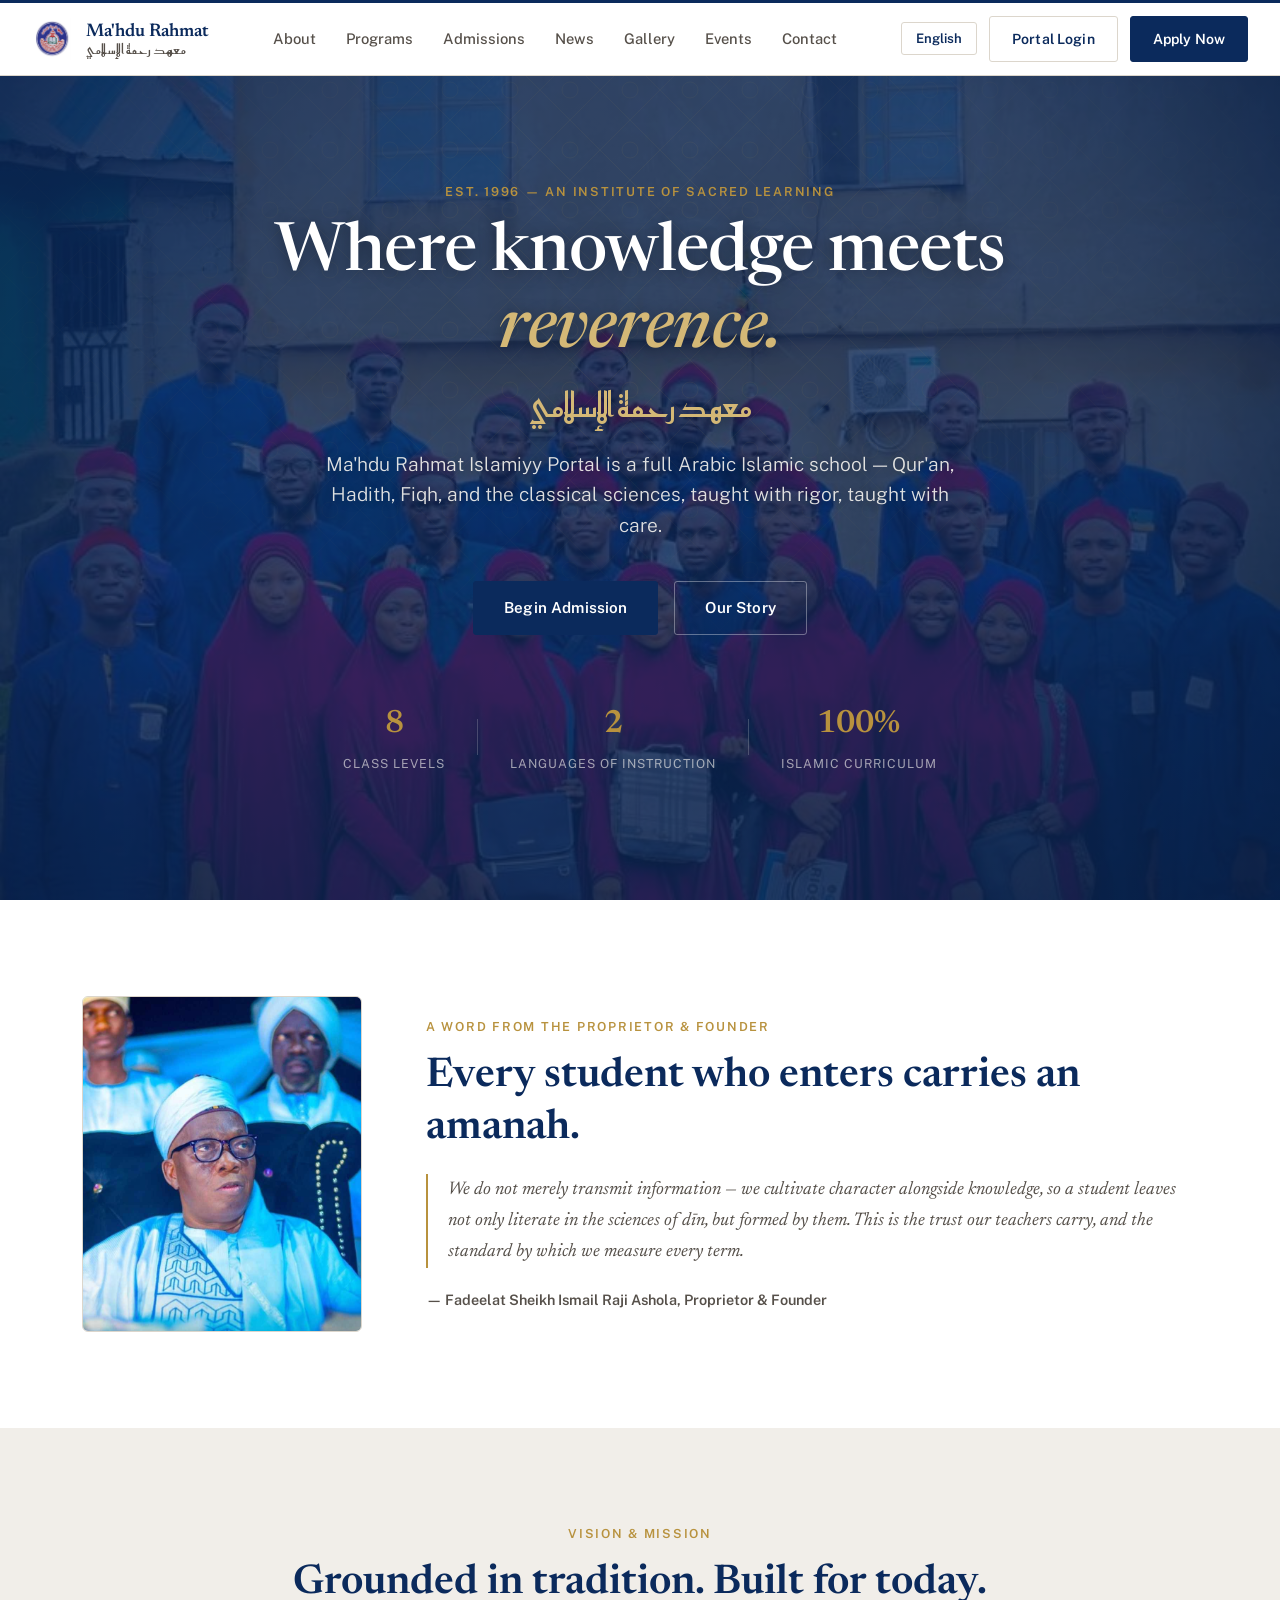
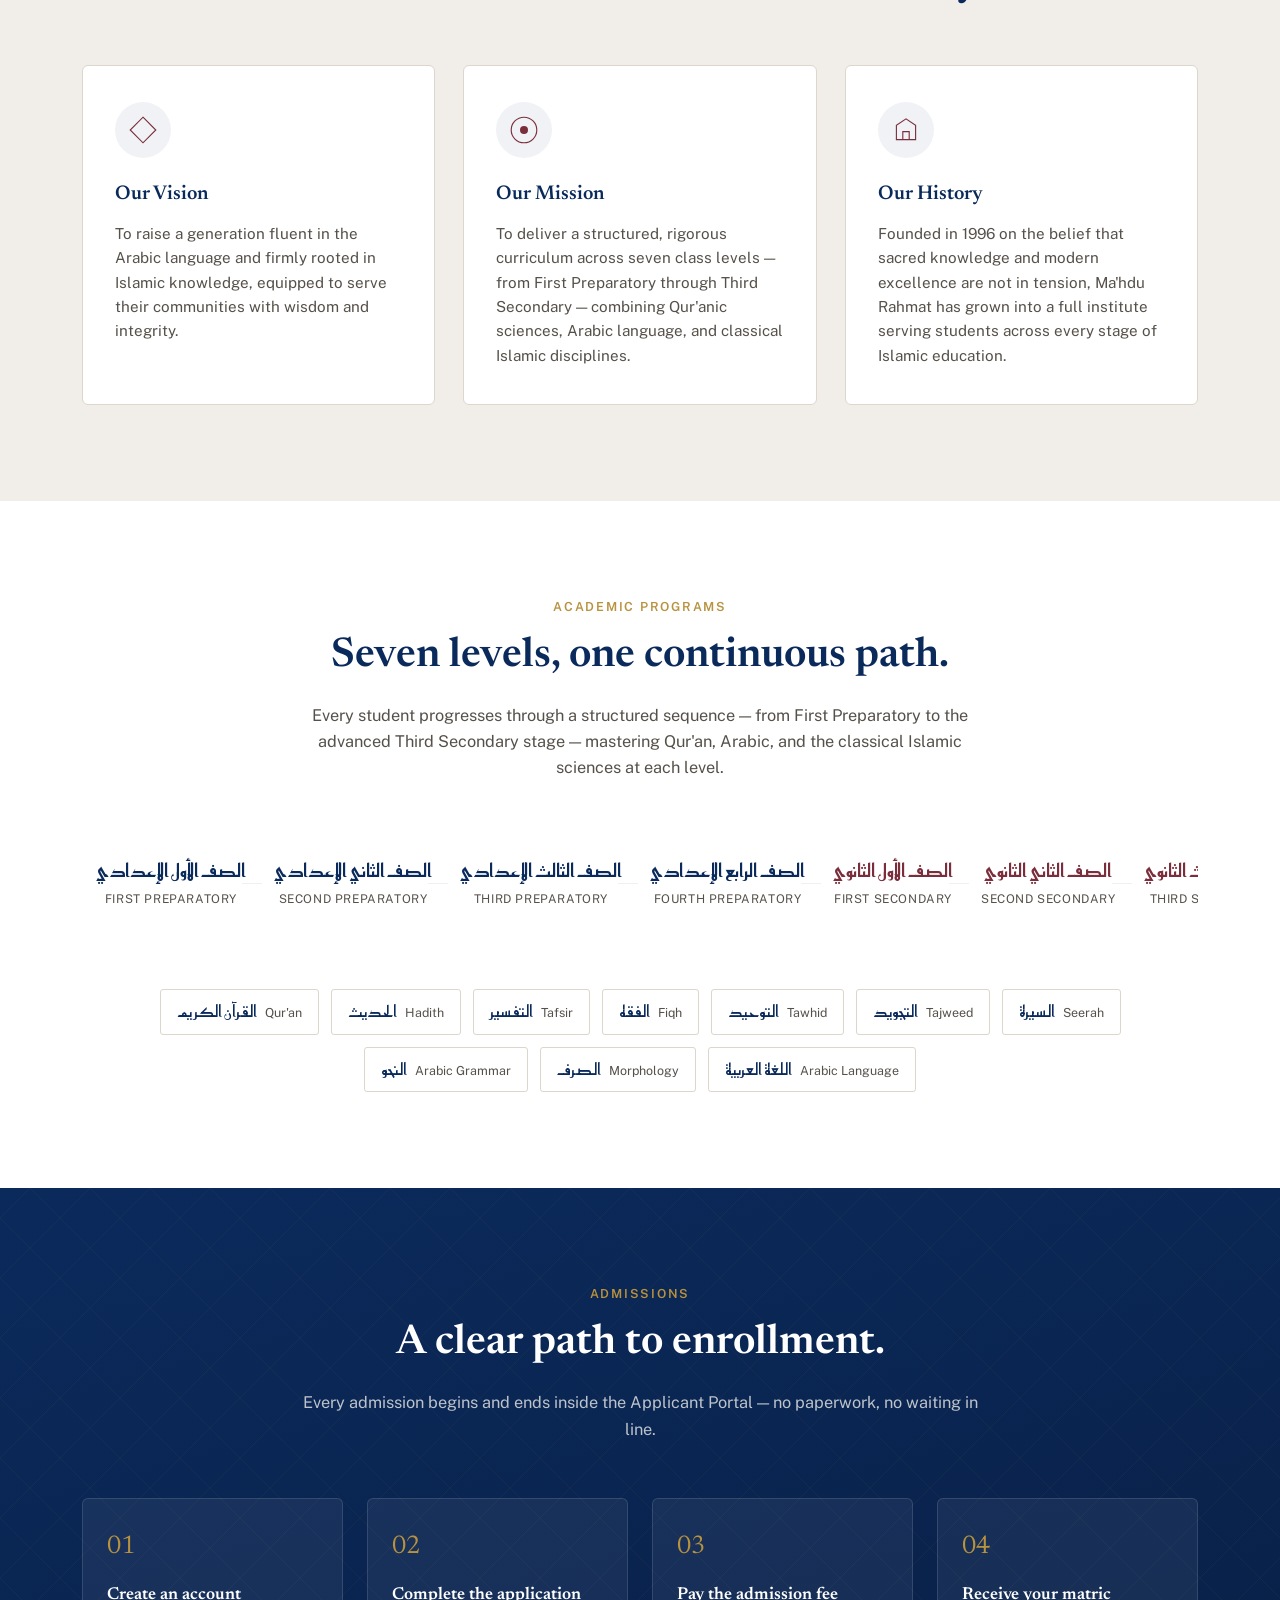
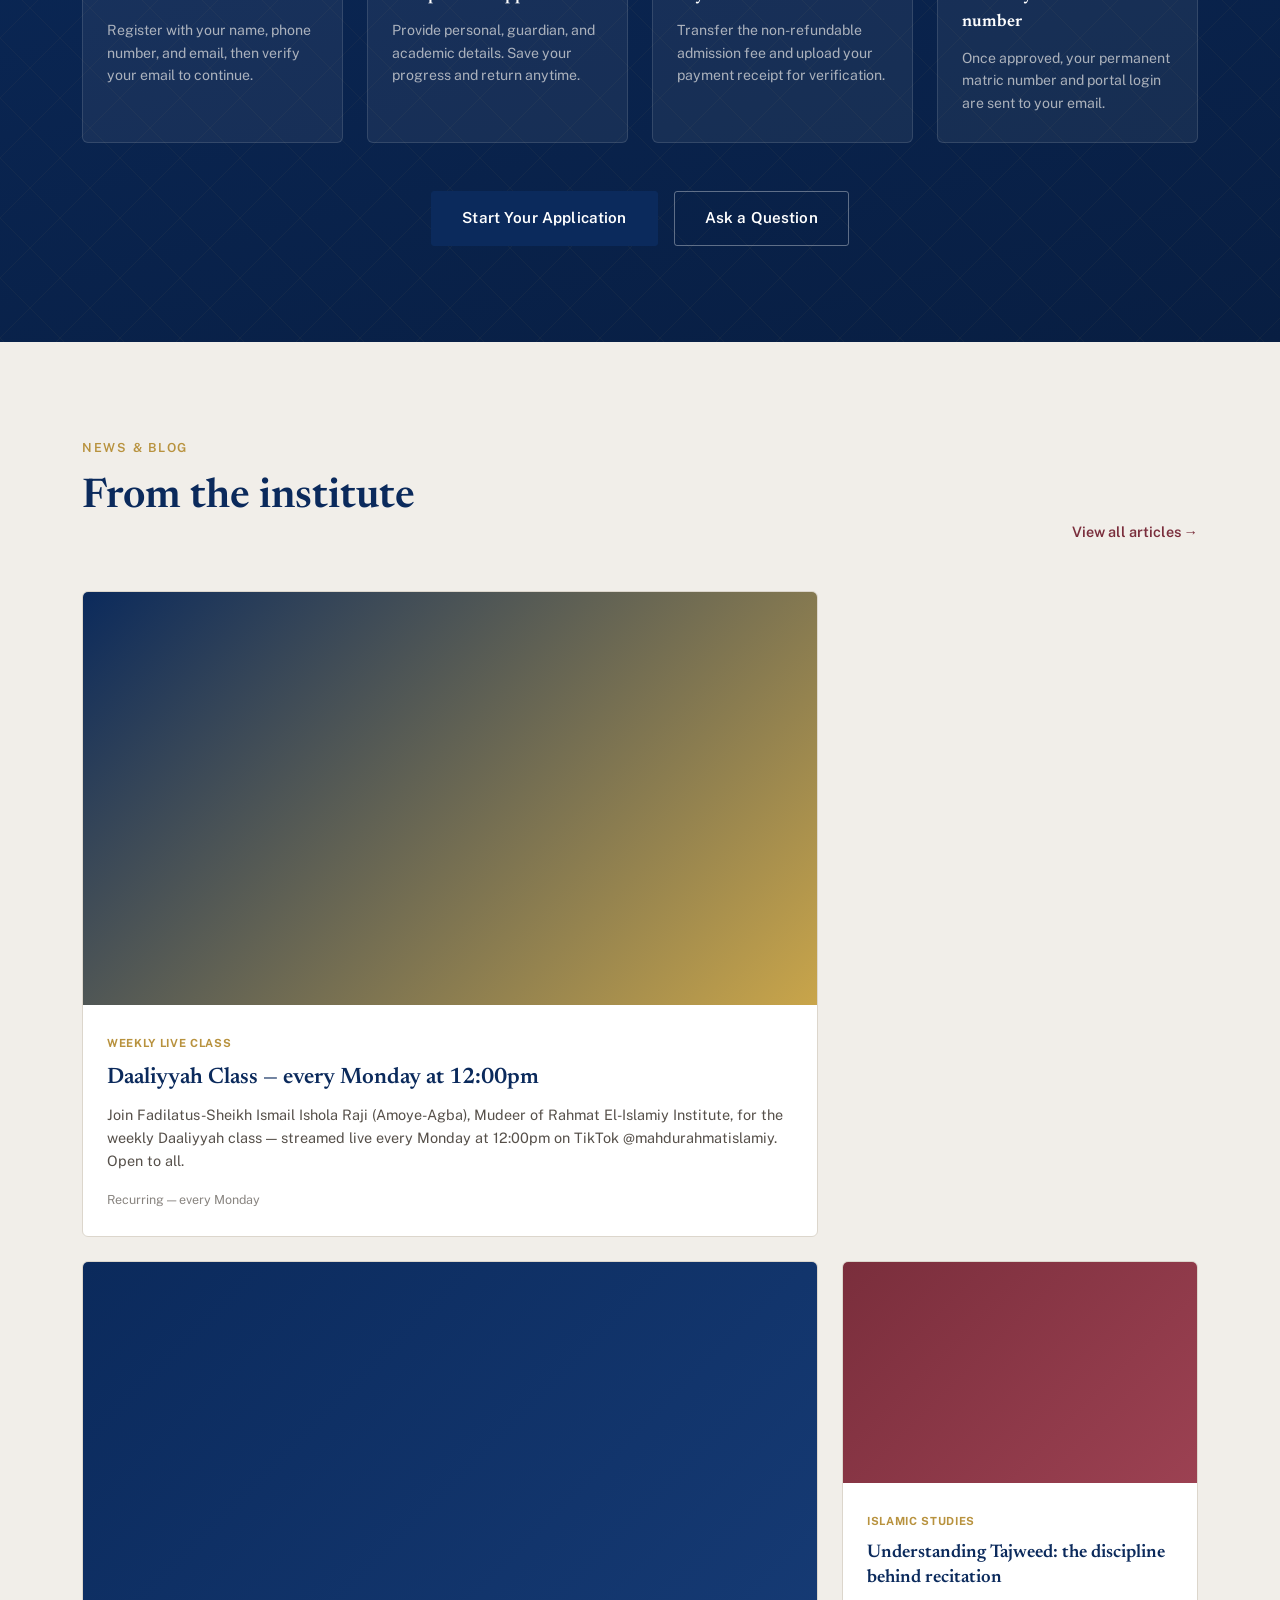
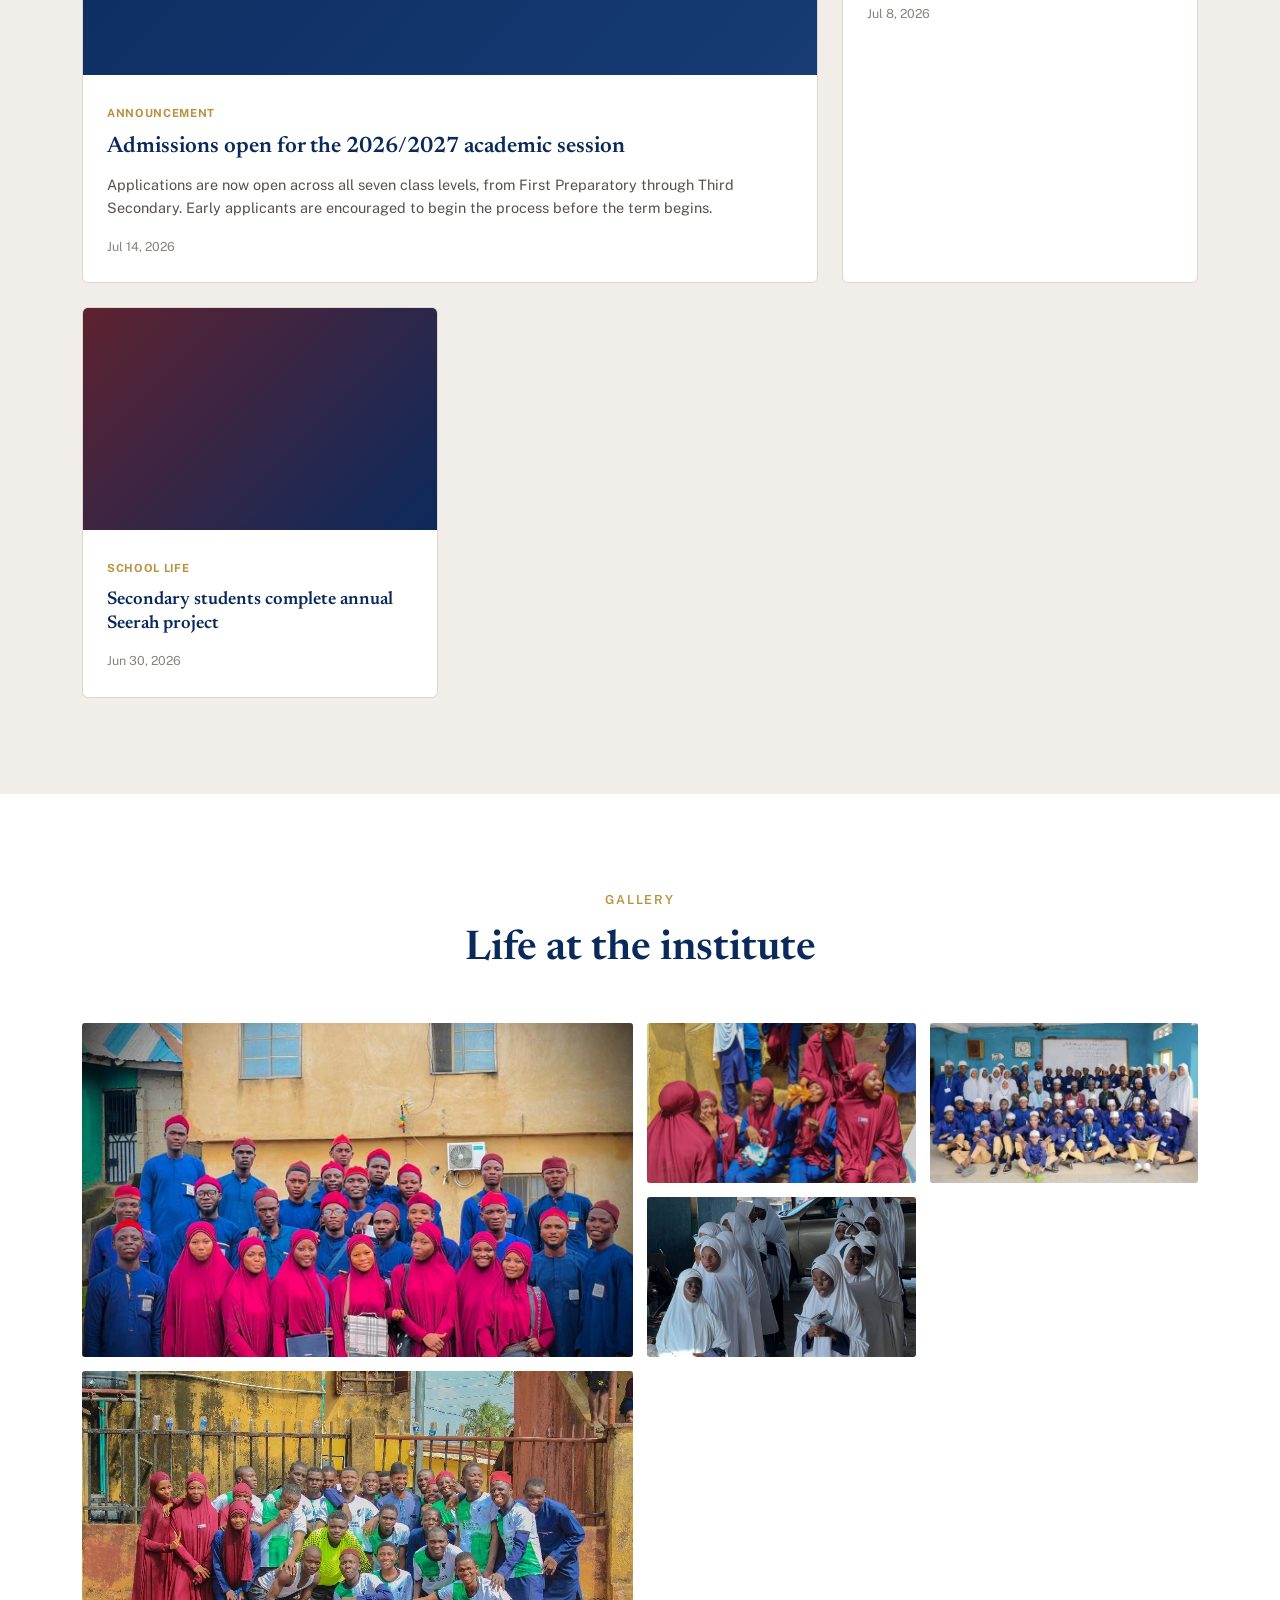
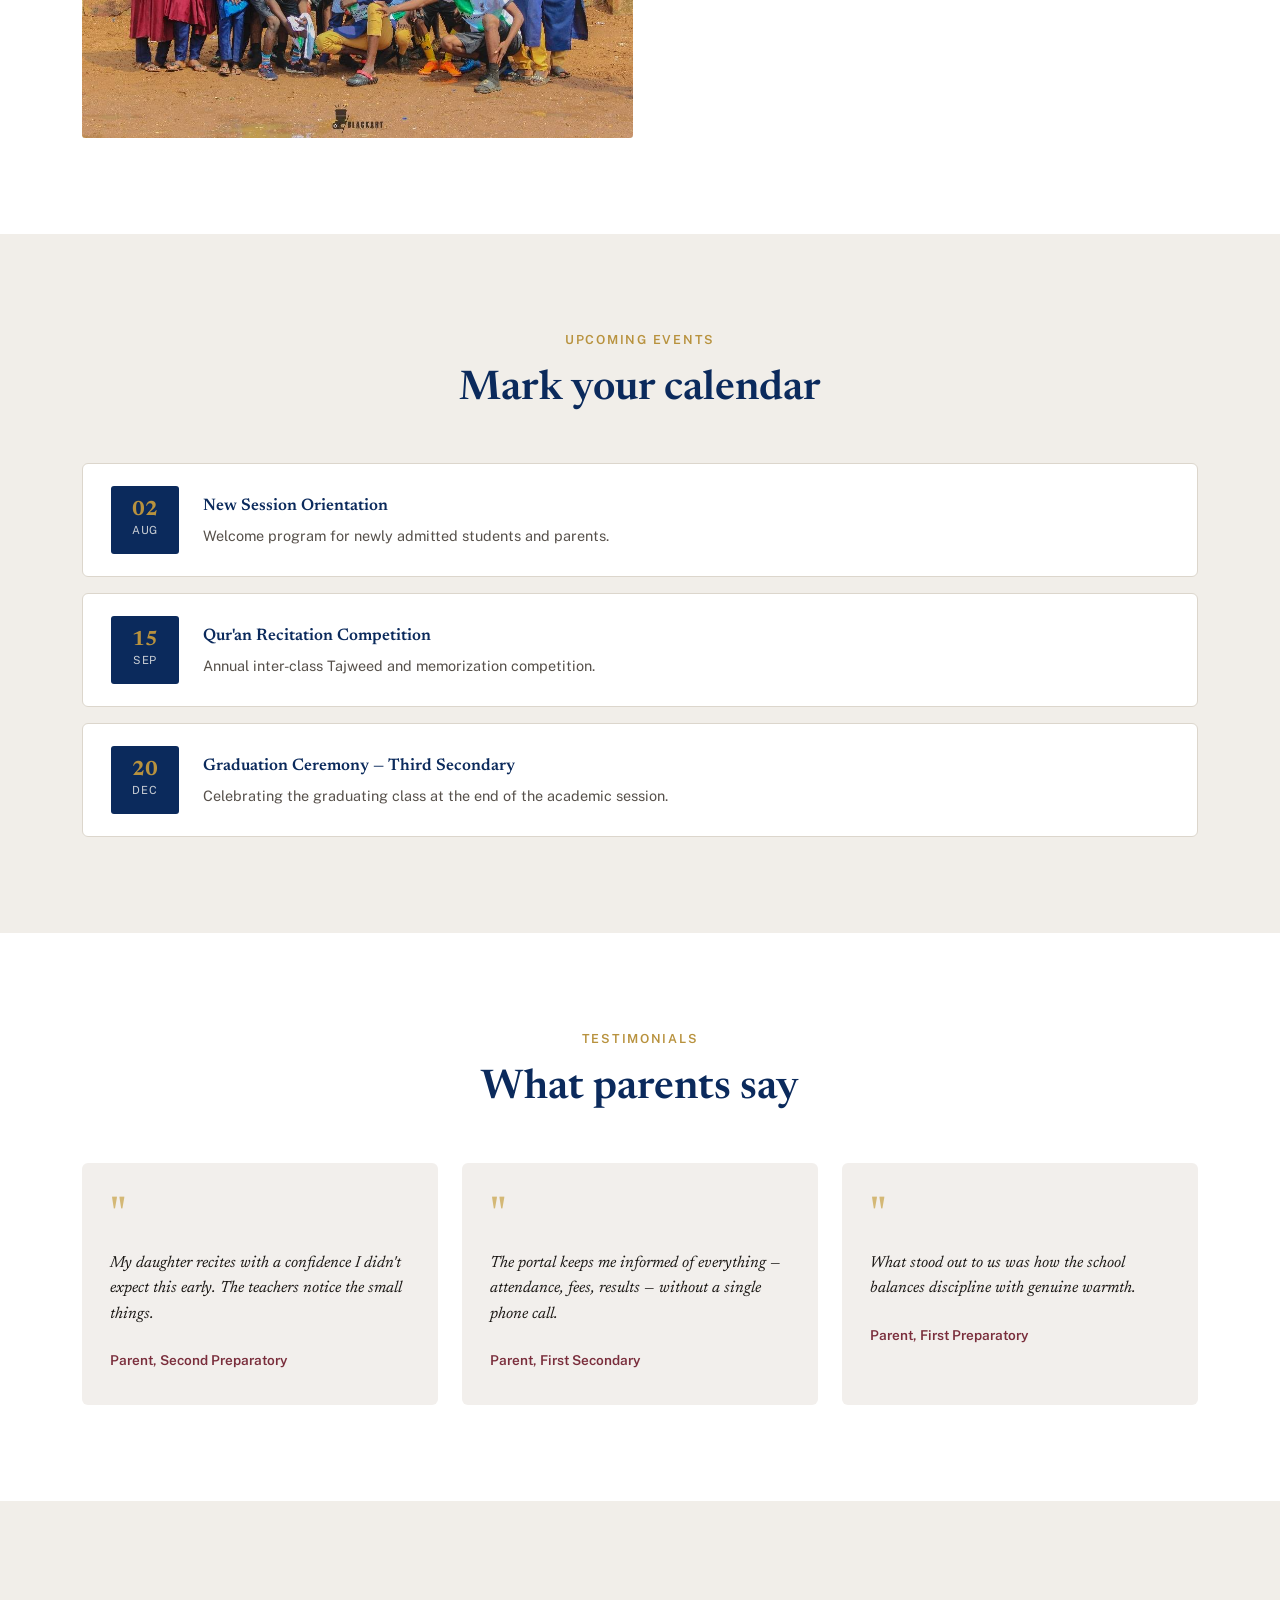
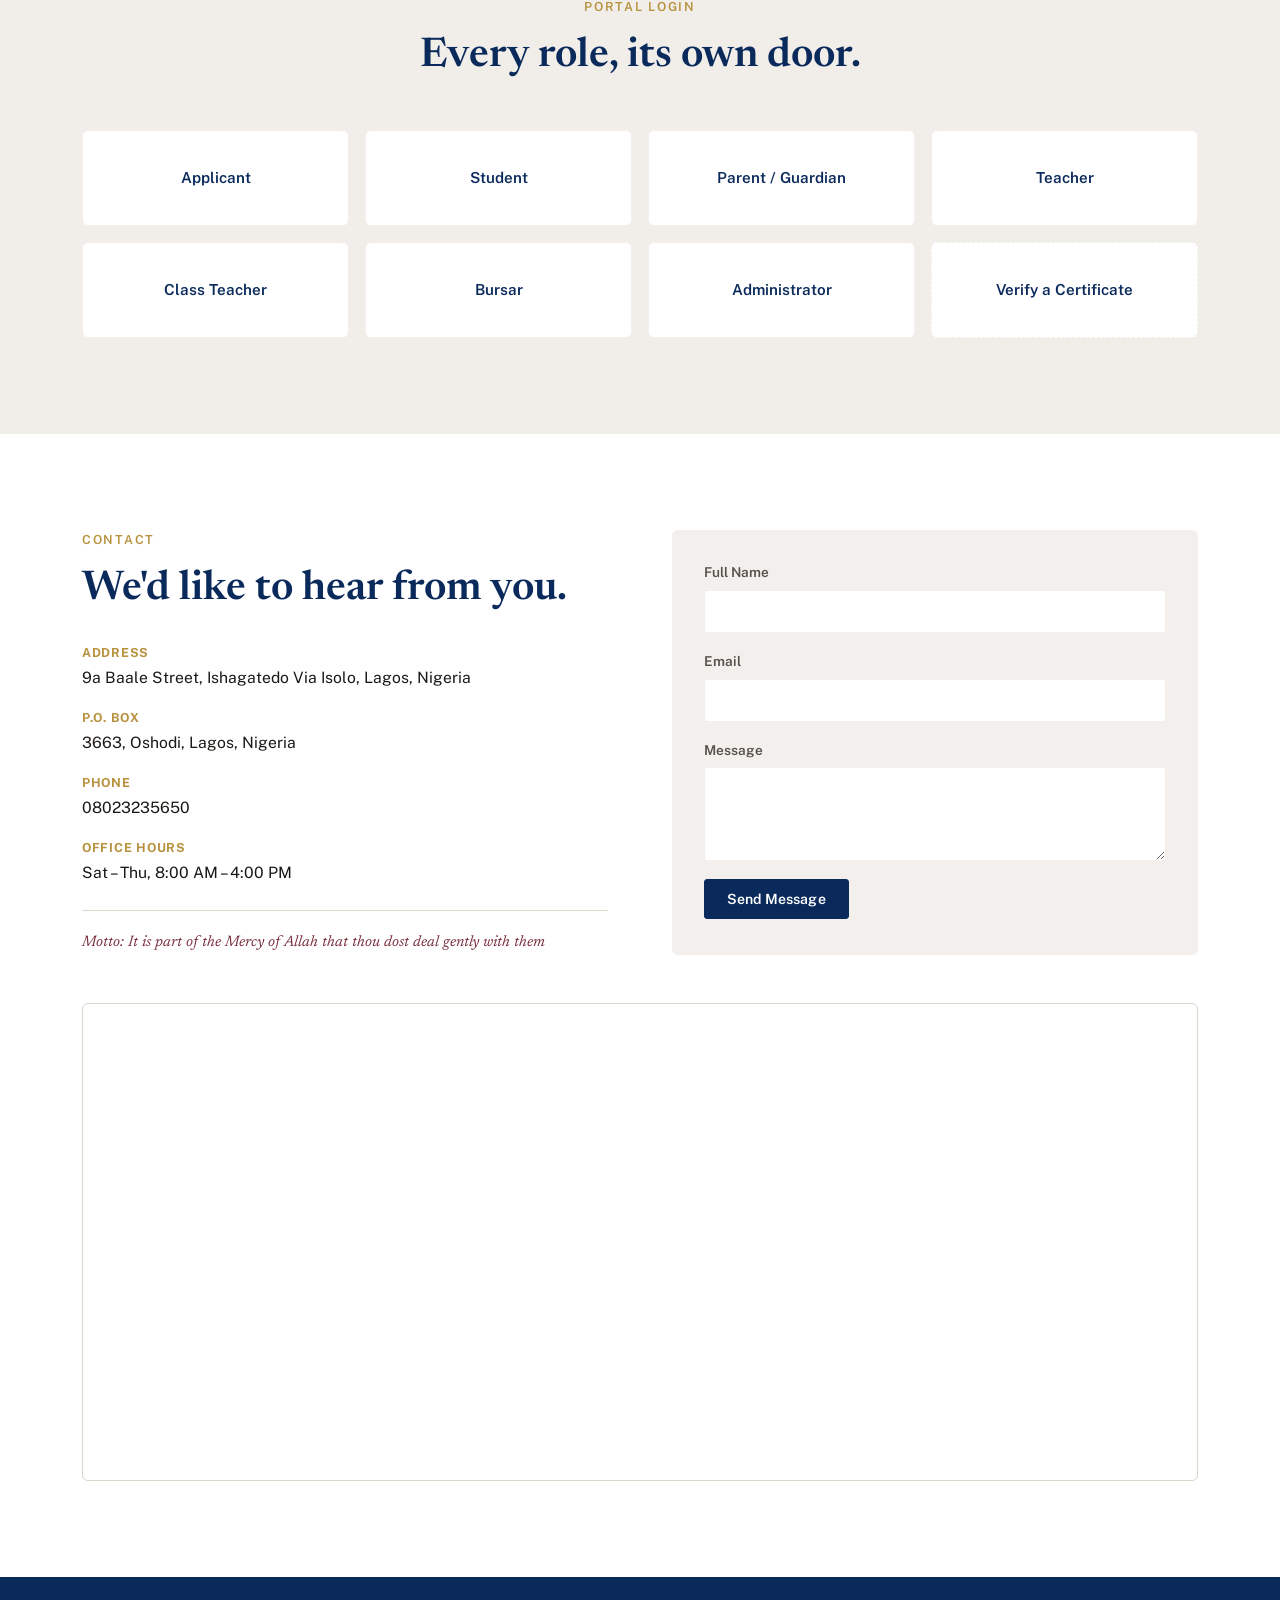
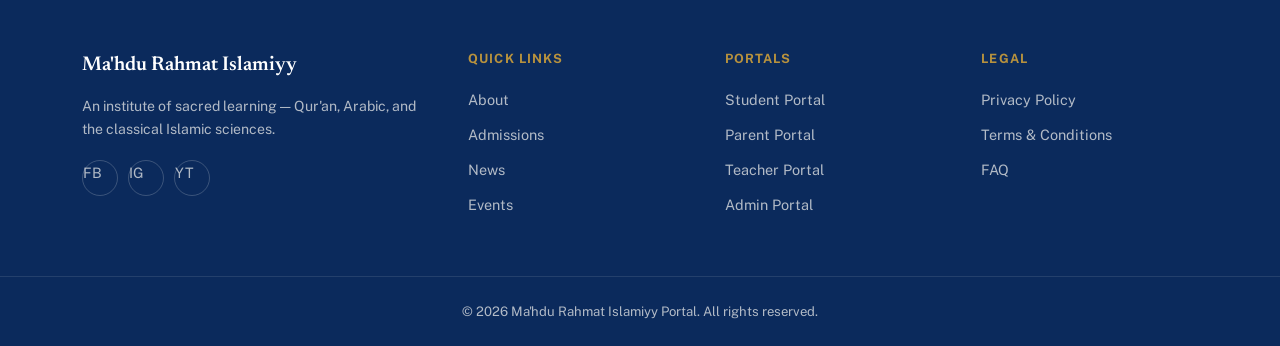
==== commit d04c5b27: "Add files via upload" ====
--- a/index.html
+++ b/index.html
@@ -66,7 +66,7 @@
     <div class="hero-photo" aria-hidden="true"></div>
     <div class="hero-lattice" aria-hidden="true"></div>
     <div class="hero-inner">
-      <p class="eyebrow reveal" data-en="Est. — An institute of sacred learning" data-ar="مؤسسة للعلم الشرعي">Est. — An institute of sacred learning</p>
+      <p class="eyebrow reveal" data-en="Est. 1996 — An institute of sacred learning" data-ar="تأسس 1996 — مؤسسة للعلم الشرعي">Est. 1996 — An institute of sacred learning</p>
       <h1 class="hero-title reveal">
         <span class="hero-title-en" data-en="Where knowledge meets " data-ar="">Where knowledge meets</span>
         <em class="hero-title-em" data-en="reverence." data-ar="">reverence.</em>
@@ -122,14 +122,14 @@
             <svg viewBox="0 0 40 40" width="32" height="32"><circle cx="20" cy="20" r="16" fill="none" stroke="currentColor" stroke-width="1.4"/><circle cx="20" cy="20" r="5" fill="currentColor"/></svg>
           </div>
           <h3 data-en="Our Mission" data-ar="رسالتنا">Our Mission</h3>
-          <p data-en="To deliver a structured, rigorous curriculum across eight class levels — from Tadrīj through Thanawī — combining Qur'anic sciences, Arabic language, and classical Islamic disciplines." data-ar="تقديم منهج دراسي منظم ودقيق عبر ثمانية مستويات — من التدريج إلى الثانوي — يجمع بين علوم القرآن واللغة العربية والعلوم الشرعية الكلاسيكية.">To deliver a structured, rigorous curriculum across eight class levels — from Tadrīj through Thanawī — combining Qur'anic sciences, Arabic language, and classical Islamic disciplines.</p>
+          <p data-en="To deliver a structured, rigorous curriculum across seven class levels — from First Preparatory through Third Secondary — combining Qur'anic sciences, Arabic language, and classical Islamic disciplines." data-ar="تقديم منهج دراسي منظم ودقيق عبر سبعة مستويات — من الصف الأول الإعدادي إلى الصف الثالث الثانوي — يجمع بين علوم القرآن واللغة العربية والعلوم الشرعية الكلاسيكية.">To deliver a structured, rigorous curriculum across seven class levels — from First Preparatory through Third Secondary — combining Qur'anic sciences, Arabic language, and classical Islamic disciplines.</p>
         </div>
         <div class="about-card">
           <div class="about-icon" aria-hidden="true">
             <svg viewBox="0 0 40 40" width="32" height="32"><path d="M8 32 L8 14 L20 6 L32 14 L32 32 Z" fill="none" stroke="currentColor" stroke-width="1.4"/><path d="M16 32 L16 22 L24 22 L24 32" fill="none" stroke="currentColor" stroke-width="1.4"/></svg>
           </div>
           <h3 data-en="Our History" data-ar="تاريخنا">Our History</h3>
-          <p data-en="Founded on the belief that sacred knowledge and modern excellence are not in tension, Ma'hdu Rahmat has grown into a full institute serving students across every stage of Islamic education." data-ar="تأسس المعهد على الإيمان بأن العلم الشرعي والتميز الحديث لا يتعارضان، ونما ليصبح مؤسسة متكاملة تخدم الطلاب في كل مراحل التعليم الإسلامي.">Founded on the belief that sacred knowledge and modern excellence are not in tension, Ma'hdu Rahmat has grown into a full institute serving students across every stage of Islamic education.</p>
+          <p data-en="Founded in 1996 on the belief that sacred knowledge and modern excellence are not in tension, Ma'hdu Rahmat has grown into a full institute serving students across every stage of Islamic education." data-ar="تأسس المعهد عام 1996 على الإيمان بأن العلم الشرعي والتميز الحديث لا يتعارضان، ونما ليصبح مؤسسة متكاملة تخدم الطلاب في كل مراحل التعليم الإسلامي.">Founded in 1996 on the belief that sacred knowledge and modern excellence are not in tension, Ma'hdu Rahmat has grown into a full institute serving students across every stage of Islamic education.</p>
         </div>
       </div>
     </div>
@@ -139,41 +139,37 @@
   <section class="programs-section" id="programs">
     <div class="section-inner">
       <p class="eyebrow center" data-en="Academic Programs" data-ar="البرامج الأكاديمية">Academic Programs</p>
-      <h2 class="section-title center" data-en="Eight levels, one continuous path." data-ar="ثمانية مستويات، طريق واحد متصل.">Eight levels, one continuous path.</h2>
-      <p class="section-lead center" data-en="Every student progresses through a structured sequence — from foundational Tadrīj to the advanced Thanawī stage — mastering Qur'an, Arabic, and the classical Islamic sciences at each level." data-ar="يمر كل طالب بتسلسل دراسي منظم — من التدريج التأسيسي إلى مرحلة الثانوي المتقدمة — متقنًا القرآن الكريم واللغة العربية والعلوم الشرعية الكلاسيكية في كل مستوى.">Every student progresses through a structured sequence — from foundational Tadrīj to the advanced Thanawī stage — mastering Qur'an, Arabic, and the classical Islamic sciences at each level.</p>
+      <h2 class="section-title center" data-en="Seven levels, one continuous path." data-ar="سبعة مستويات، طريق واحد متصل.">Seven levels, one continuous path.</h2>
+      <p class="section-lead center" data-en="Every student progresses through a structured sequence — from First Preparatory to the advanced Third Secondary stage — mastering Qur'an, Arabic, and the classical Islamic sciences at each level." data-ar="يمر كل طالب بتسلسل دراسي منظم — من الصف الأول الإعدادي إلى مرحلة الصف الثالث الثانوي المتقدمة — متقنًا القرآن الكريم واللغة العربية والعلوم الشرعية الكلاسيكية في كل مستوى.">Every student progresses through a structured sequence — from First Preparatory to the advanced Third Secondary stage — mastering Qur'an, Arabic, and the classical Islamic sciences at each level.</p>
 
       <div class="class-path" id="classPath">
-        <div class="class-node" data-tier="tadrij">
-          <span class="class-node-ar">تدريج</span>
-          <span class="class-node-en">Tadrīj</span>
-        </div>
         <div class="class-node" data-tier="idadi">
-          <span class="class-node-ar">إعدادي أول</span>
-          <span class="class-node-en">Awwal I'dādī</span>
+          <span class="class-node-ar">الصف الأول الإعدادي</span>
+          <span class="class-node-en">First Preparatory</span>
         </div>
         <div class="class-node" data-tier="idadi">
-          <span class="class-node-ar">إعدادي ثاني</span>
-          <span class="class-node-en">Thānī I'dādī</span>
+          <span class="class-node-ar">الصف الثاني الإعدادي</span>
+          <span class="class-node-en">Second Preparatory</span>
         </div>
         <div class="class-node" data-tier="idadi">
-          <span class="class-node-ar">إعدادي ثالث</span>
-          <span class="class-node-en">Thālith I'dādī</span>
+          <span class="class-node-ar">الصف الثالث الإعدادي</span>
+          <span class="class-node-en">Third Preparatory</span>
         </div>
         <div class="class-node" data-tier="idadi">
-          <span class="class-node-ar">إعدادي رابع</span>
-          <span class="class-node-en">Rābiʿ I'dādī</span>
+          <span class="class-node-ar">الصف الرابع الإعدادي</span>
+          <span class="class-node-en">Fourth Preparatory</span>
         </div>
         <div class="class-node" data-tier="thanawi">
-          <span class="class-node-ar">أول ثانوي</span>
-          <span class="class-node-en">Thanawī Awwal</span>
+          <span class="class-node-ar">الصف الأول الثانوي</span>
+          <span class="class-node-en">First Secondary</span>
         </div>
         <div class="class-node" data-tier="thanawi">
-          <span class="class-node-ar">ثاني ثانوي</span>
-          <span class="class-node-en">Thanawī Thānī</span>
+          <span class="class-node-ar">الصف الثاني الثانوي</span>
+          <span class="class-node-en">Second Secondary</span>
         </div>
         <div class="class-node" data-tier="thanawi">
-          <span class="class-node-ar">ثالث ثانوي</span>
-          <span class="class-node-en">Thanawī Thālith</span>
+          <span class="class-node-ar">الصف الثالث الثانوي</span>
+          <span class="class-node-en">Third Secondary</span>
         </div>
       </div>
 
@@ -243,11 +239,20 @@
 
       <div class="news-grid">
         <article class="news-card news-card-feature">
+          <div class="news-thumb" style="background: linear-gradient(135deg,#0B2A5C,#C9A54A);"></div>
+          <div class="news-body">
+            <span class="news-tag" data-en="Weekly Live Class" data-ar="حصة أسبوعية مباشرة">Weekly Live Class</span>
+            <h3 data-en="Daaliyyah Class — every Monday at 12:00pm" data-ar="حصة الدالية — كل يوم اثنين الساعة 12:00 ظهرًا">Daaliyyah Class — every Monday at 12:00pm</h3>
+            <p data-en="Join Fadilatus-Sheikh Ismail Ishola Raji (Amoye-Agba), Mudeer of Rahmat El-Islamiy Institute, for the weekly Daaliyyah class — streamed live every Monday at 12:00pm on TikTok @mahdurahmatislamiy. Open to all." data-ar="انضموا إلى فضيلة الشيخ إسماعيل إيشولا راجي (أموي أغبا)، مدير معهد رحمة الإسلامي، في حصة الدالية الأسبوعية — تُبث مباشرة كل يوم اثنين الساعة 12:00 ظهرًا عبر تيك توك @mahdurahmatislamiy. الحصة مفتوحة للجميع.">Join Fadilatus-Sheikh Ismail Ishola Raji (Amoye-Agba), Mudeer of Rahmat El-Islamiy Institute, for the weekly Daaliyyah class — streamed live every Monday at 12:00pm on TikTok @mahdurahmatislamiy. Open to all.</p>
+            <span class="news-date" data-en="Recurring — every Monday" data-ar="متكررة — كل يوم اثنين">Recurring — every Monday</span>
+          </div>
+        </article>
+        <article class="news-card news-card-feature">
           <div class="news-thumb" style="background: linear-gradient(135deg,#0B2A5C,#163B75);"></div>
           <div class="news-body">
             <span class="news-tag" data-en="Announcement" data-ar="إعلان">Announcement</span>
             <h3 data-en="Admissions open for the 2026/2027 academic session" data-ar="فتح باب القبول للعام الدراسي 2026/2027">Admissions open for the 2026/2027 academic session</h3>
-            <p data-en="Applications are now open across all eight class levels, from Tadrīj through Thanawī Thālith. Early applicants are encouraged to begin the process before the term begins." data-ar="باب القبول مفتوح الآن في جميع المستويات الثمانية، من التدريج إلى الثانوي الثالث. يُشجَّع المتقدمون على بدء الإجراءات قبل بداية الفصل الدراسي.">Applications are now open across all eight class levels, from Tadrīj through Thanawī Thālith. Early applicants are encouraged to begin the process before the term begins.</p>
+            <p data-en="Applications are now open across all seven class levels, from First Preparatory through Third Secondary. Early applicants are encouraged to begin the process before the term begins." data-ar="باب القبول مفتوح الآن في جميع المستويات السبعة، من الصف الأول الإعدادي إلى الصف الثالث الثانوي. يُشجَّع المتقدمون على بدء الإجراءات قبل بداية الفصل الدراسي.">Applications are now open across all seven class levels, from First Preparatory through Third Secondary. Early applicants are encouraged to begin the process before the term begins.</p>
             <span class="news-date">Jul 14, 2026</span>
           </div>
         </article>
@@ -263,7 +268,7 @@
           <div class="news-thumb" style="background: linear-gradient(135deg,#5E2230,#0B2A5C);"></div>
           <div class="news-body">
             <span class="news-tag" data-en="School Life" data-ar="حياة مدرسية">School Life</span>
-            <h3 data-en="Thanawī students complete annual Seerah project" data-ar="طلاب الثانوي يُتمّون مشروع السيرة السنوي">Thanawī students complete annual Seerah project</h3>
+            <h3 data-en="Secondary students complete annual Seerah project" data-ar="طلاب الثانوية يُتمّون مشروع السيرة السنوي">Secondary students complete annual Seerah project</h3>
             <span class="news-date">Jun 30, 2026</span>
           </div>
         </article>
@@ -309,7 +314,7 @@
         <div class="event-row">
           <div class="event-date"><span class="ed-day">20</span><span class="ed-mon">Dec</span></div>
           <div class="event-info">
-            <h3 data-en="Graduation Ceremony — Thanawī Thālith" data-ar="حفل التخرج — الثانوي الثالث">Graduation Ceremony — Thanawī Thālith</h3>
+            <h3 data-en="Graduation Ceremony — Third Secondary" data-ar="حفل التخرج — الصف الثالث الثانوي">Graduation Ceremony — Third Secondary</h3>
             <p data-en="Celebrating the graduating class at the end of the academic session." data-ar="احتفالاً بدفعة الخريجين في نهاية العام الدراسي.">Celebrating the graduating class at the end of the academic session.</p>
           </div>
         </div>
@@ -325,15 +330,15 @@
       <div class="testimonial-grid">
         <div class="testimonial-card">
           <p data-en="My daughter recites with a confidence I didn't expect this early. The teachers notice the small things." data-ar="ابنتي تتلو بثقة لم أتوقعها في هذه المرحلة المبكرة. المعلمون ينتبهون لأدق التفاصيل.">My daughter recites with a confidence I didn't expect this early. The teachers notice the small things.</p>
-          <span class="testimonial-name" data-en="Parent, Thānī I'dādī" data-ar="ولي أمر، ثاني إعدادي">Parent, Thānī I'dādī</span>
+          <span class="testimonial-name" data-en="Parent, Second Preparatory" data-ar="ولي أمر، الصف الثاني الإعدادي">Parent, Second Preparatory</span>
         </div>
         <div class="testimonial-card">
           <p data-en="The portal keeps me informed of everything — attendance, fees, results — without a single phone call." data-ar="البوابة تُبقيني على اطلاع بكل شيء — الحضور والرسوم والنتائج — دون أي مكالمة هاتفية.">The portal keeps me informed of everything — attendance, fees, results — without a single phone call.</p>
-          <span class="testimonial-name" data-en="Parent, Thanawī Awwal" data-ar="ولي أمر، أول ثانوي">Parent, Thanawī Awwal</span>
+          <span class="testimonial-name" data-en="Parent, First Secondary" data-ar="ولي أمر، الصف الأول الثانوي">Parent, First Secondary</span>
         </div>
         <div class="testimonial-card">
           <p data-en="What stood out to us was how the school balances discipline with genuine warmth." data-ar="ما لفت انتباهنا هو كيف يوازن المعهد بين الانضباط والدفء الحقيقي.">What stood out to us was how the school balances discipline with genuine warmth.</p>
-          <span class="testimonial-name" data-en="Parent, Tadrīj" data-ar="ولي أمر، تدريج">Parent, Tadrīj</span>
+          <span class="testimonial-name" data-en="Parent, First Preparatory" data-ar="ولي أمر، الصف الأول الإعدادي">Parent, First Preparatory</span>
         </div>
       </div>
     </div>
--- a/styles.css
+++ b/styles.css
@@ -460,7 +460,6 @@
 .class-node:last-child::after { display: none; }
 .class-node-ar { font-family: var(--font-display-ar); font-size: 1.15rem; color: var(--pine); font-weight: 600; }
 .class-node-en { font-size: 0.75rem; color: var(--ink-soft); text-transform: uppercase; letter-spacing: 0.05em; }
-.class-node[data-tier="tadrij"] .class-node-ar { color: var(--gold); }
 .class-node[data-tier="idadi"] { }
 .class-node[data-tier="thanawi"] .class-node-ar { color: var(--emerald); }
 
@@ -551,10 +550,14 @@
 
 .news-grid {
   display: grid;
-  grid-template-columns: 1.3fr 1fr 1fr;
+  grid-template-columns: repeat(auto-fill, minmax(280px, 1fr));
   gap: 24px;
 }
-@media (max-width: 900px) { .news-grid { grid-template-columns: 1fr; } }
+.news-grid .news-card-feature { grid-column: span 2; }
+@media (max-width: 700px) {
+  .news-grid { grid-template-columns: 1fr; }
+  .news-grid .news-card-feature { grid-column: span 1; }
+}
 .news-card {
   background: var(--ivory);
   border-radius: var(--radius-md);
